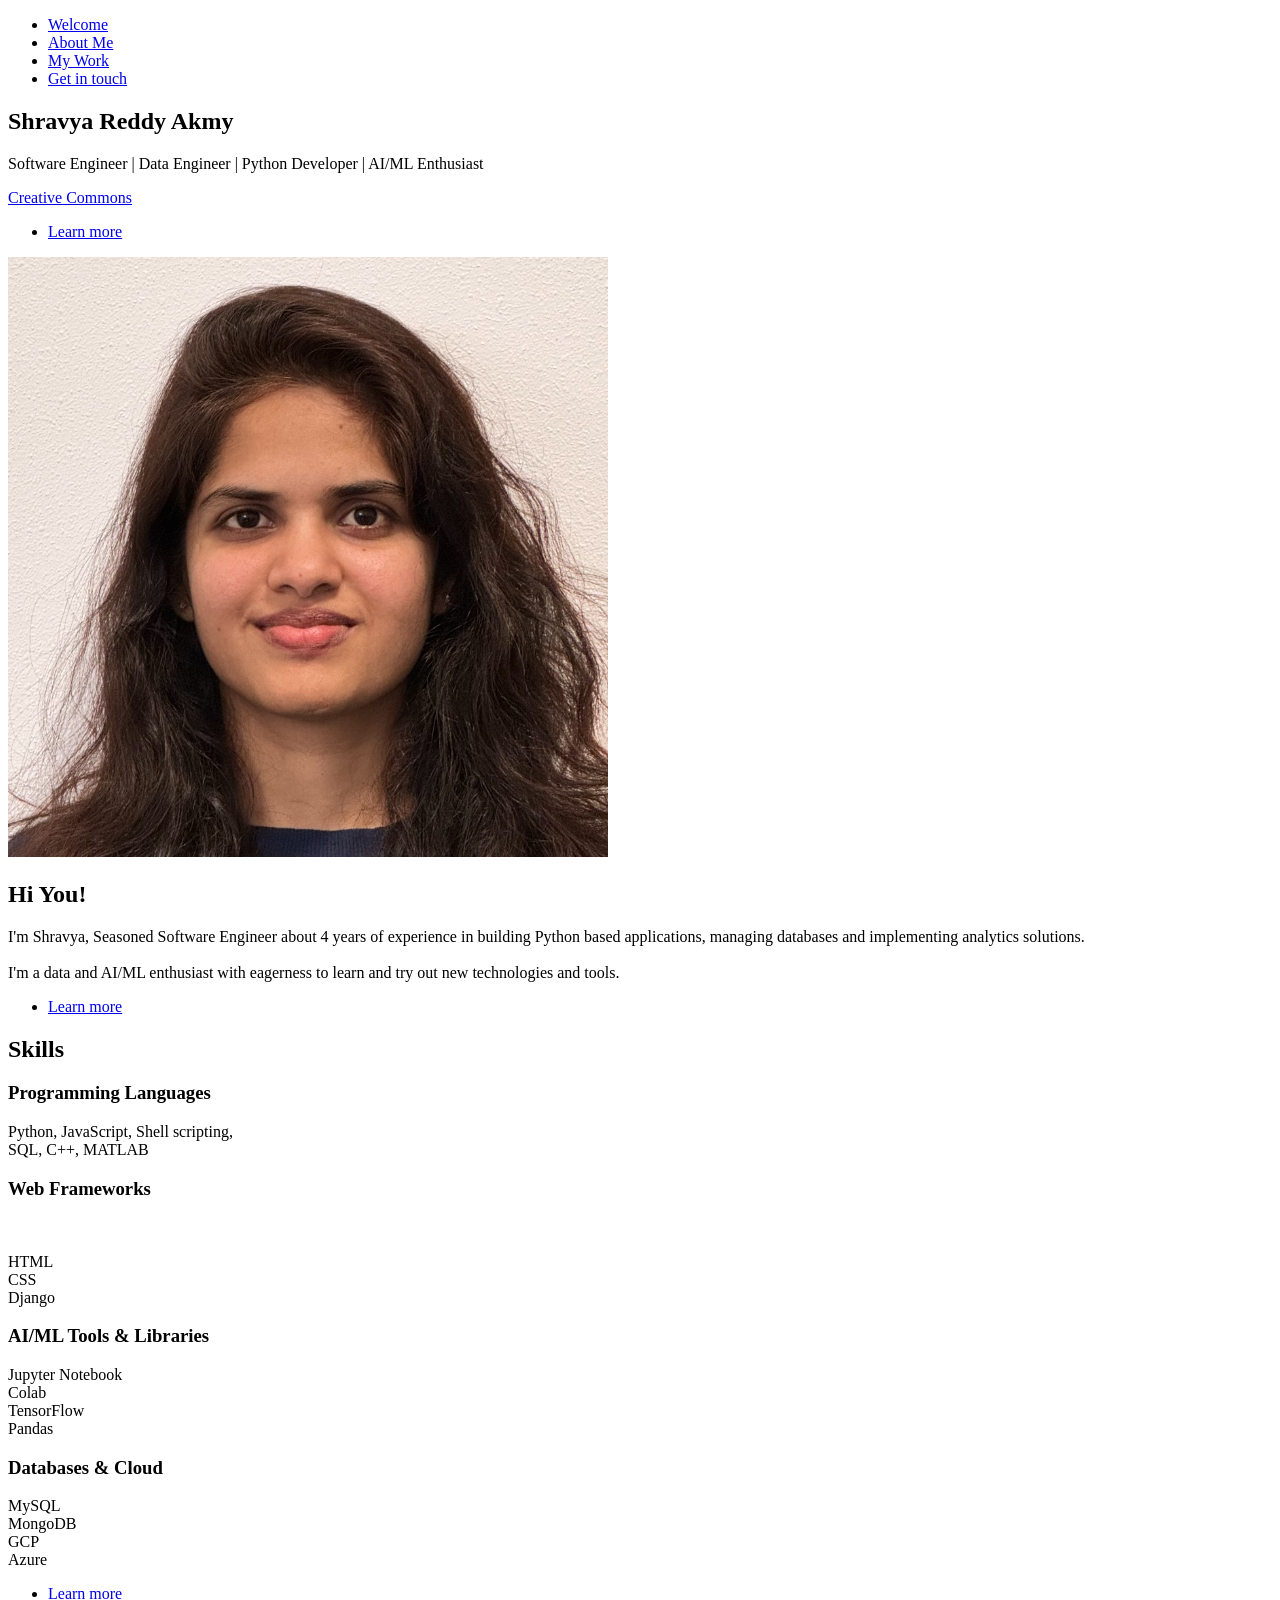
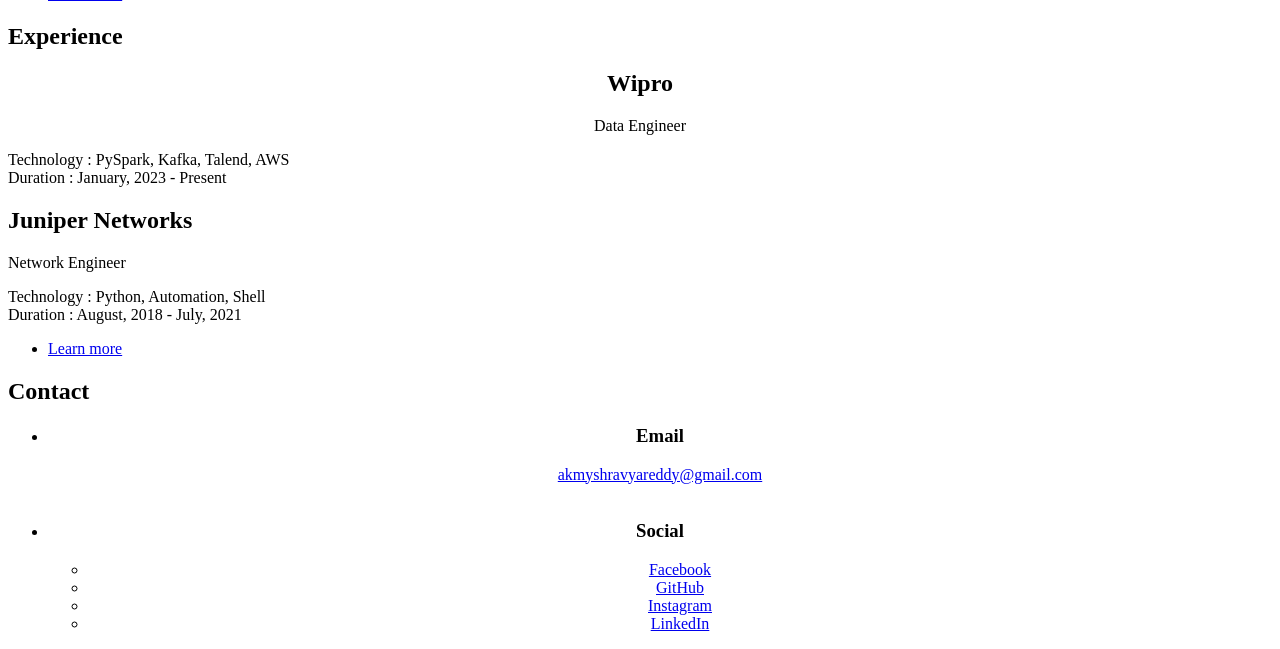
==== index.html @ 14669848 "added my photo" ====
<!DOCTYPE HTML>
<!--
	Shravya Reddy Akmy
	Portfolio
-->
<html>
	<head>
		<title>Hyperspace by HTML5 UP</title>
		<meta charset="utf-8" />
		<meta name="viewport" content="width=device-width, initial-scale=1, user-scalable=no" />
		<link rel="stylesheet" href="assets/css/main.css" />
		<noscript><link rel="stylesheet" href="assets/css/noscript.css" /></noscript>
	</head>
	<body class="is-preload">

		<!-- Sidebar -->
			<section id="sidebar">
				<div class="inner">
					<nav>
						<ul>
							<li><a href="#intro">Welcome</a></li>
							<li><a href="#one">About Me</a></li>
							<li><a href="#two">My Work</a></li>
							<li><a href="#three">Get in touch</a></li>
						</ul>
					</nav>
				</div>
			</section>

		<!-- Wrapper -->
			<div id="wrapper">

				<!-- Intro -->
					<section id="intro" class="wrapper style1 fullscreen fade-up">
						<div class="inner">
							<h1>Shravya Reddy Akmy</h1>
							<p>Software Engineer | Data Engineer | Python Developer | AI/ML Enthusiast</p> 
							<a href="http://html5up.net/license">Creative Commons</a>
							<ul class="actions">
								<li><a href="#one" class="button scrolly">Learn more</a></li>
							</ul>
						</div>
					</section>

				<!-- One -->
					<section id="one" class="wrapper style2 spotlights">
						<section>
							<a href="#" class="image"><img src="photo.jpeg" alt="" data-position="center center" /></a>
							<div class="content">
								<div class="inner">
									<h2>Hi You!</h2>
									<p>I'm Shravya, Seasoned Software Engineer about 4 years of experience in building Python based
										applications, managing databases and implementing analytics solutions. 
										<br><br>
										I'm a data and AI/ML enthusiast with eagerness to learn and try out new technologies and tools.
									
									</p>
									<ul class="actions">
										<li><a href="generic.html" class="button">Learn more</a></li>
									</ul>
								</div>
							</div>
						</section>
						<!-- <section>
							<a href="#" class="image"><img src="images/pic02.jpg" alt="" data-position="top center" /></a>
							<div class="content">
								<div class="inner">
									<h2>Feugiat consequat</h2>
									<p>Phasellus convallis elit id ullamcorper pulvinar. Duis aliquam turpis mauris, eu ultricies erat malesuada quis. Aliquam dapibus.</p>
									<ul class="actions">
										<li><a href="generic.html" class="button">Learn more</a></li>
									</ul>
								</div>
							</div>
						</section> -->
						<section>
							<!-- <a href="#" class="image"><img src="images/pic03.jpg" alt="" data-position="25% 25%" /></a> -->
							<div class="content">
								<div class="inner">
									<h2>Skills</h2>
									<div class="features">
										<section>
											<h3>Programming Languages</h3>
											<p>Python, JavaScript, Shell scripting,<br>
												SQL, C++, MATLAB</p>
										</section>
										<section>
											<h3>Web Frameworks</h3>
											<br>
											<p>HTML<br>CSS<br>Django</p>
										</section>
										<section>
											<h3>AI/ML Tools & Libraries</h3>
											<p>Jupyter Notebook<br>Colab<br>TensorFlow<br>Pandas</p>
										</section>	
										<section>
											<h3>Databases & Cloud</h3>
											<p>MySQL<br>MongoDB<br>GCP<br>Azure</p>
										</section>
									</div>
									<!-- <p>Phasellus convallis elit id ullamcorper pulvinar. Duis aliquam turpis mauris, eu ultricies erat malesuada quis. Aliquam dapibus.</p> -->
									<ul class="actions">
										<li><a href="generic.html" class="button">Learn more</a></li>
									</ul>
								</div>
							</div>
						</section>
					</section>

				<!-- Two -->
					<section id="two" class="wrapper style3 fade-up">
						<div class="inner">
							<h2>Experience</h2>
							<!-- <p>Phasellus convallis elit id ullamcorper pulvinar. Duis aliquam turpis mauris, eu ultricies erat malesuada quis. Aliquam dapibus, lacus eget hendrerit bibendum, urna est aliquam sem, sit amet imperdiet est velit quis lorem.</p> -->
							<div class="features">
								<section>
									<!-- <span class="icon solid major fa-code"></span> -->
									<center>
									<h2>Wipro</h2>
									<p>Data Engineer</p>
									</center>
									<p>
										Technology : PySpark, Kafka, Talend, AWS<br>
										Duration : January, 2023 - Present
									</p>
								</section>
								<section
									<center>
									<h2>Juniper Networks</h2>
									<p>Network Engineer</p>
									</center>
									<p>
										Technology : Python, Automation, Shell<br>
										Duration : August, 2018 - July, 2021
									</p>
								</section>
								<!-- <section>
									 <span class="icon solid major fa-link"></span> 
									<center>
										<h2>Juniper Networks</h2>
										<p>Network Engineer</p>
										</center>
										<p>
											Technology : Python, Automation, Shell<br>
											Duration : August, 2018 - July, 2021
										</p>
								</section>  -->
								<!-- <section>
									 <span class="icon major fa-gem"></span>
									<h3>Aliquam urna dapibus</h3>
									<p>Phasellus convallis elit id ullam corper amet et pulvinar. Duis aliquam turpis mauris, sed ultricies erat dapibus.</p>
								</section>  -->
							</div>
							<ul class="actions">
								<li><a href="generic.html" class="button">Learn more</a></li>
							</ul>
						</div>
					</section>

				<!-- Three -->
					<section id="three" class="wrapper style1 fade-up">
						<div class="inner">
							<h2>Contact</h2>
							<!-- <p>Phasellus convallis elit id ullamcorper pulvinar. Duis aliquam turpis mauris, eu ultricies erat malesuada quis. Aliquam dapibus, lacus eget hendrerit bibendum, urna est aliquam sem, sit amet imperdiet est velit quis lorem.</p> -->
							<div class="split style1">
								<!-- <section>
									<form method="post" action="#">
										<div class="fields">
											<div class="field half">
												<label for="name">Name</label>
												<input type="text" name="name" id="name" />
											</div>
											<div class="field half">
												<label for="email">Email</label>
												<input type="text" name="email" id="email" />
											</div>
											<div class="field">
												<label for="message">Message</label>
												<textarea name="message" id="message" rows="5"></textarea>
											</div>
										</div>
										<ul class="actions">
											<li><a href="" class="button submit">Send Message</a></li>
										</ul>
									</form> 
								</section> -->
								<section>
									<ul class="contact">
									<center>
										<!-- <li>
											<h3>Address</h3>
											<span>12345 Somewhere Road #654<br />
											Nashville, TN 00000-0000<br />
											USA</span>
										</li> -->
										<li>
											<h3>Email</h3>
											<a href="#">akmyshravyareddy@gmail.com</a>
										</li>
										<br>
										<!-- <li>
											<h3>Phone</h3>
											<span>(000) 000-0000</span>
										</li> -->
										<li>
											<h3>Social</h3>
											<ul class="icons">
												<!-- <li><a href="#" class="icon brands fa-twitter"><span class="label">Twitter</span></a></li> -->
												<li><a href="https://www.facebook.com/shravya.akmy" class="icon brands fa-facebook-f"><span class="label">Facebook</span></a></li>
												<li><a href="https://github.com/ShravyaReddyAkmy" class="icon brands fa-github"><span class="label">GitHub</span></a></li>
												<li><a href="https://www.instagram.com/shravz_11/" class="icon brands fa-instagram"><span class="label">Instagram</span></a></li>
												<li><a href="https://www.linkedin.com/in/shravyareddyakmy/" class="icon brands fa-linkedin-in"><span class="label">LinkedIn</span></a></li>
											</ul>
										</li>
									</center>
									</ul>
								</section>
							</div>
						</div>
					</section>

			</div>

		<!-- Footer -->
			<!-- <footer id="footer" class="wrapper style1-alt">
				<div class="inner">
					<ul class="menu">
						<li>&copy; Untitled. All rights reserved.</li><li>Design: <a href="http://html5up.net">HTML5 UP</a></li>
					</ul>
				</div>
			</footer> -->

		<!-- Scripts -->
			<script src="assets/js/jquery.min.js"></script>
			<script src="assets/js/jquery.scrollex.min.js"></script>
			<script src="assets/js/jquery.scrolly.min.js"></script>
			<script src="assets/js/browser.min.js"></script>
			<script src="assets/js/breakpoints.min.js"></script>
			<script src="assets/js/util.js"></script>
			<script src="assets/js/main.js"></script>

	</body>
</html>
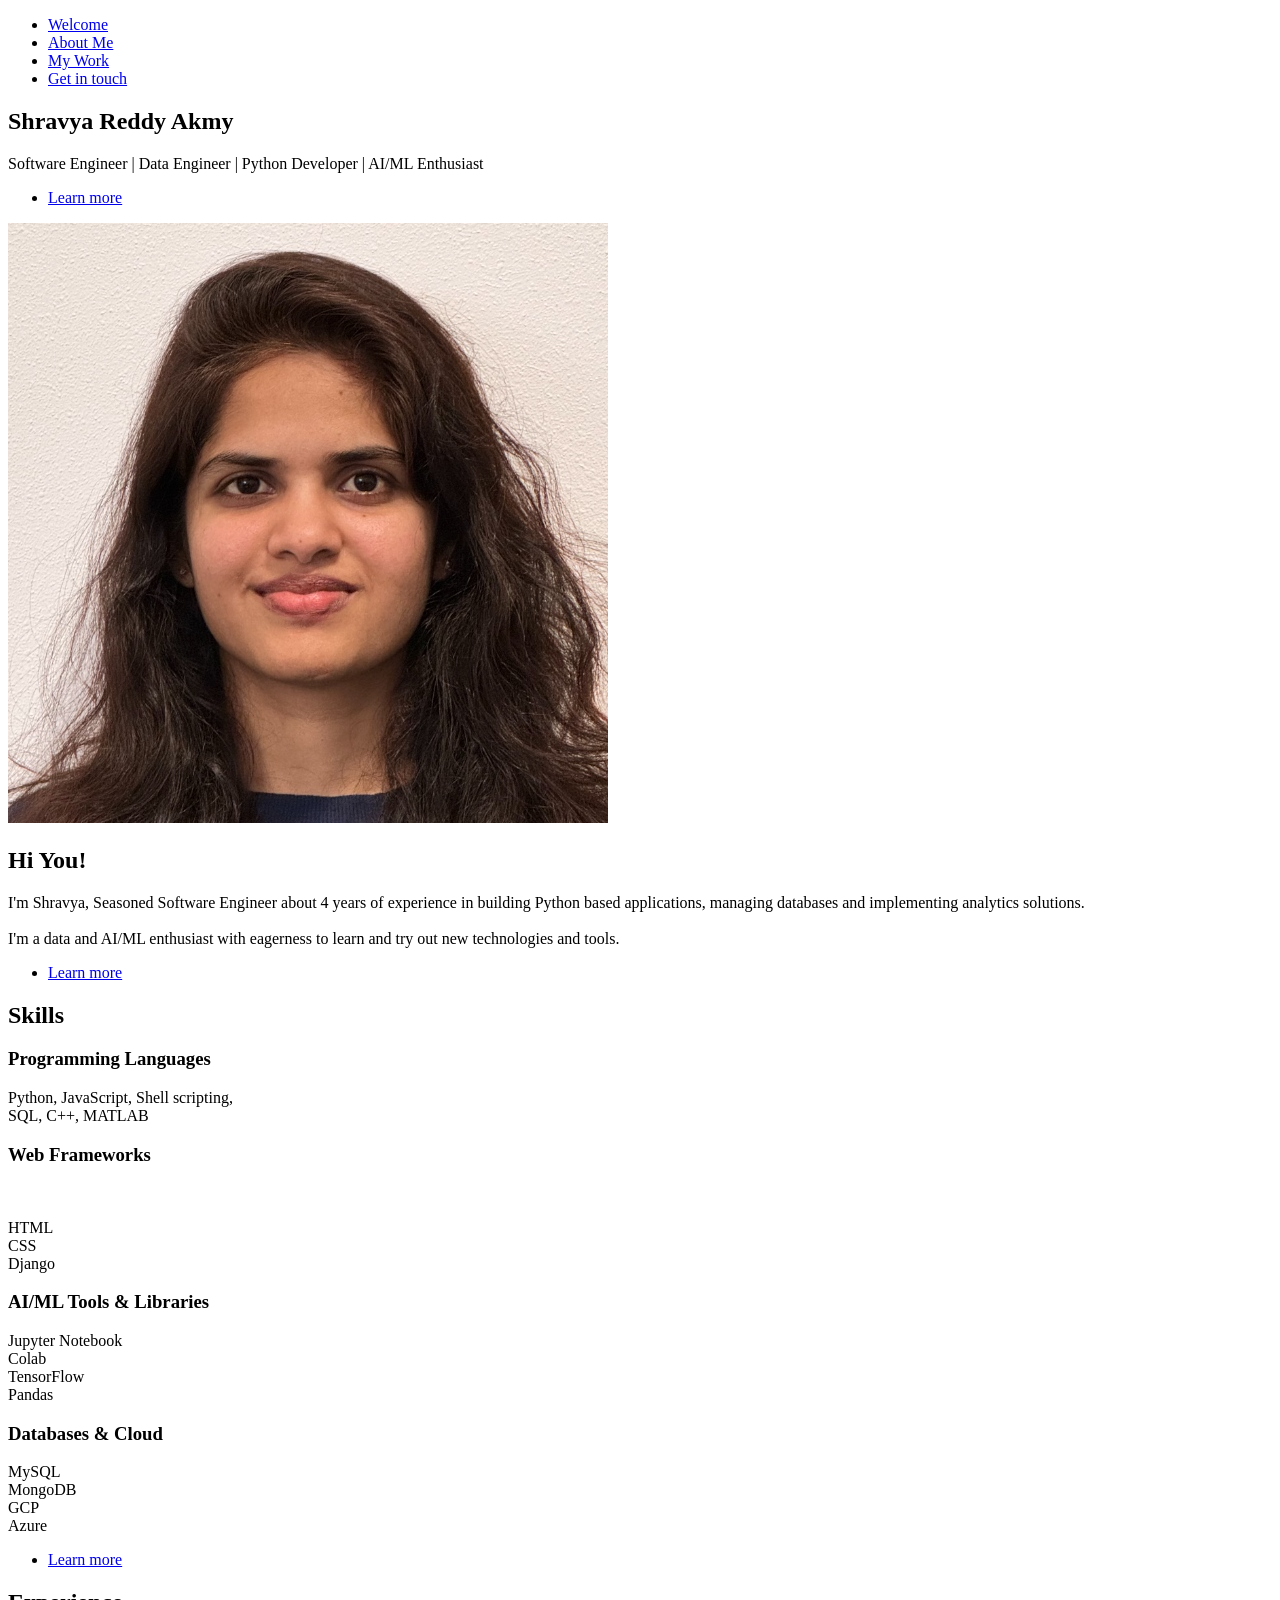
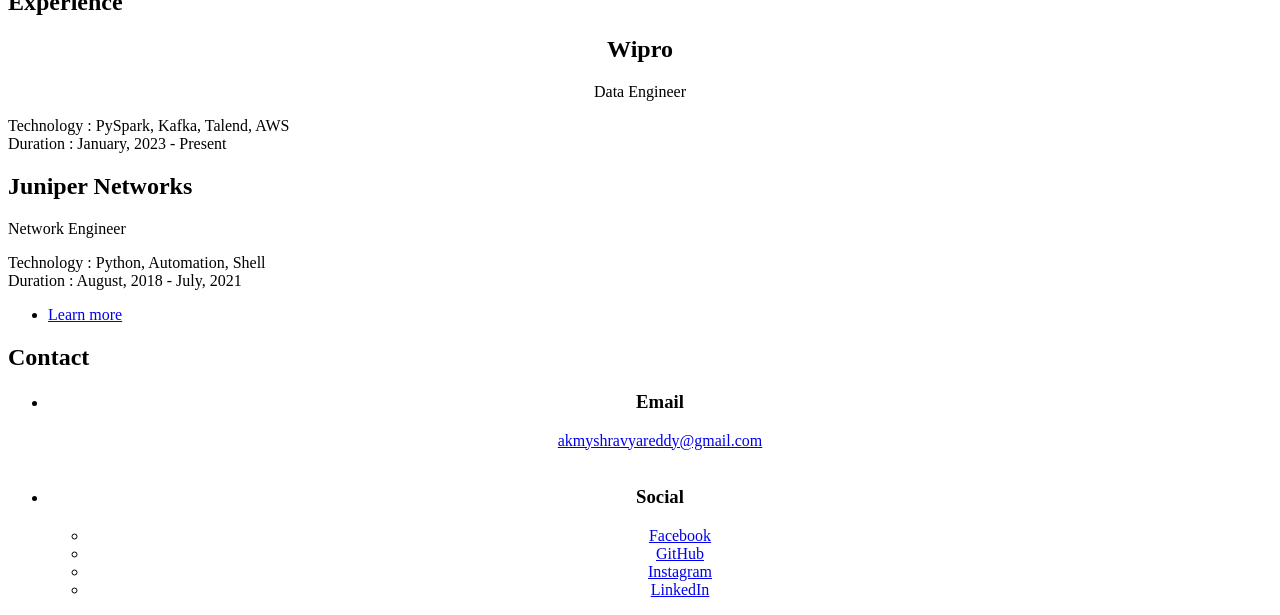
==== commit 3a373825: "comments" ====
--- a/index.html
+++ b/index.html
@@ -35,7 +35,7 @@
 						<div class="inner">
 							<h1>Shravya Reddy Akmy</h1>
 							<p>Software Engineer | Data Engineer | Python Developer | AI/ML Enthusiast</p> 
-							<a href="http://html5up.net/license">Creative Commons</a>
+							<!-- <a href="http://html5up.net/license">Creative Commons</a> -->
 							<ul class="actions">
 								<li><a href="#one" class="button scrolly">Learn more</a></li>
 							</ul>
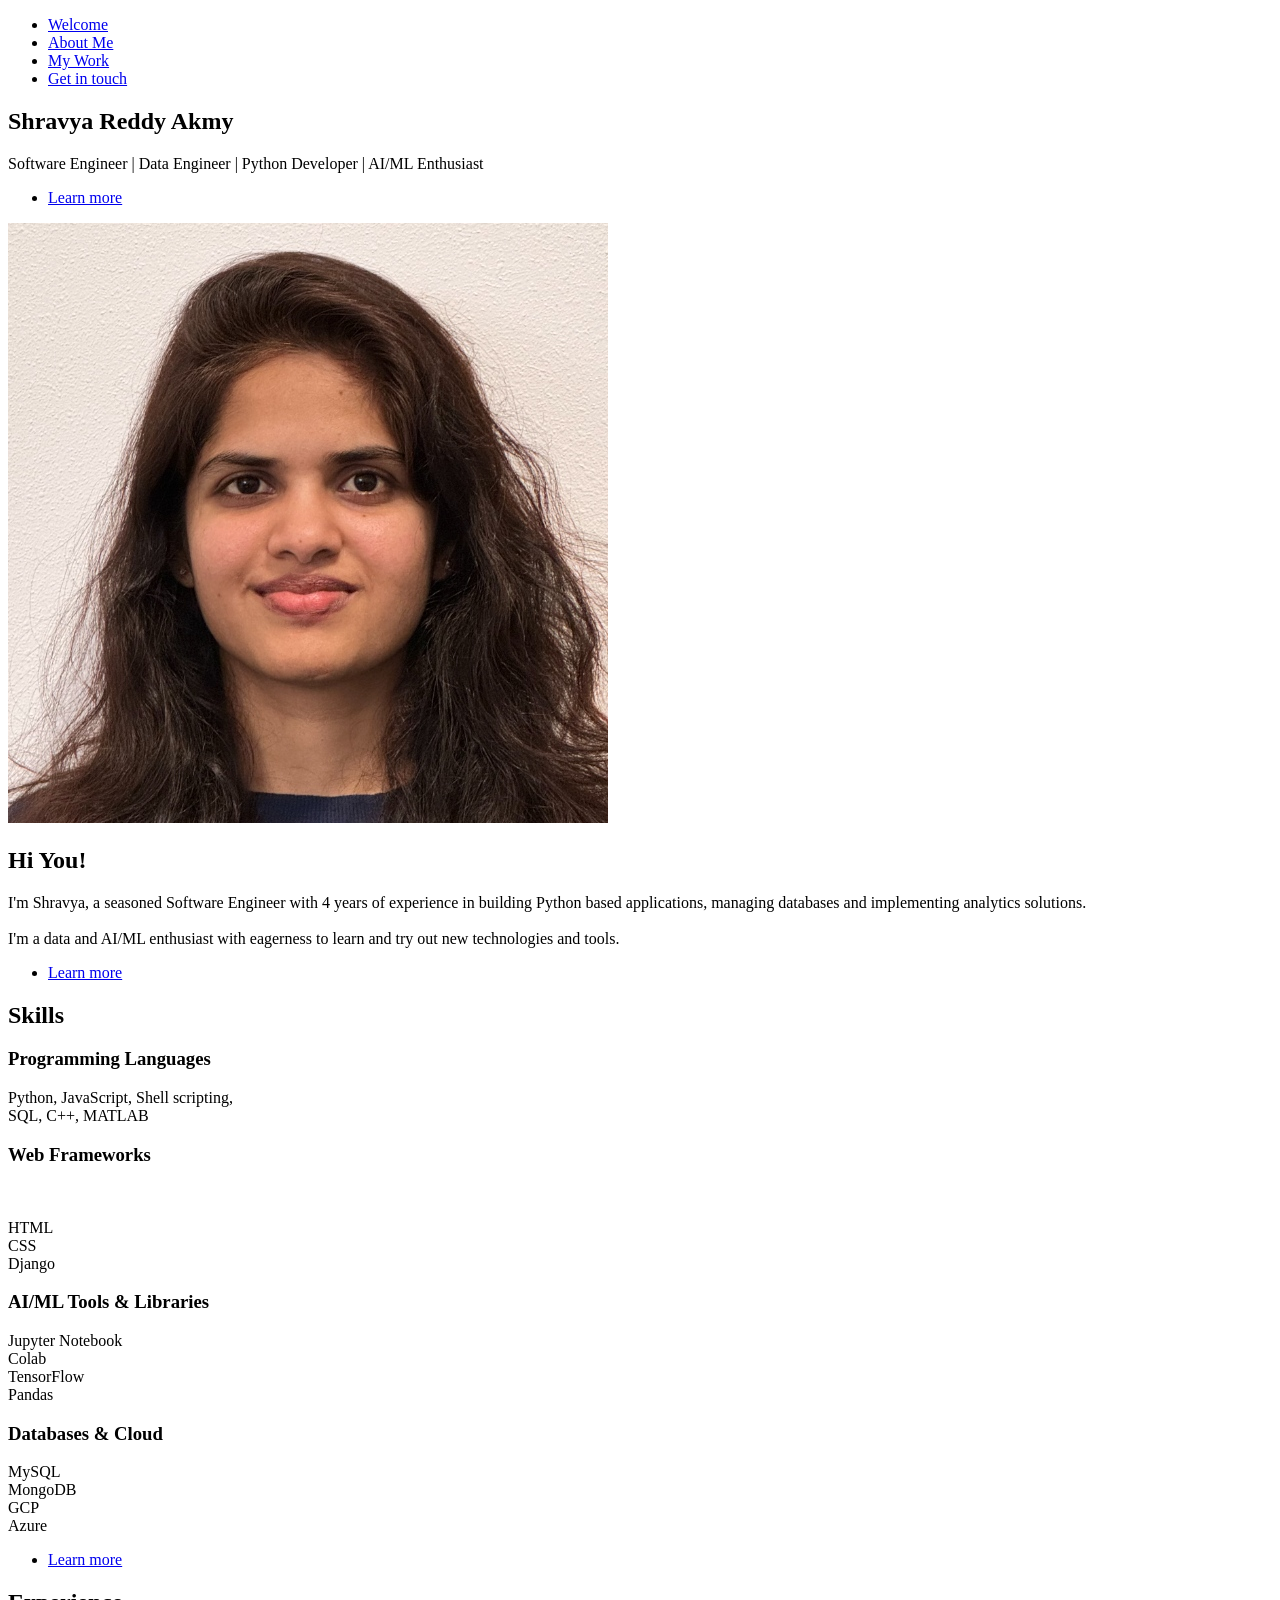
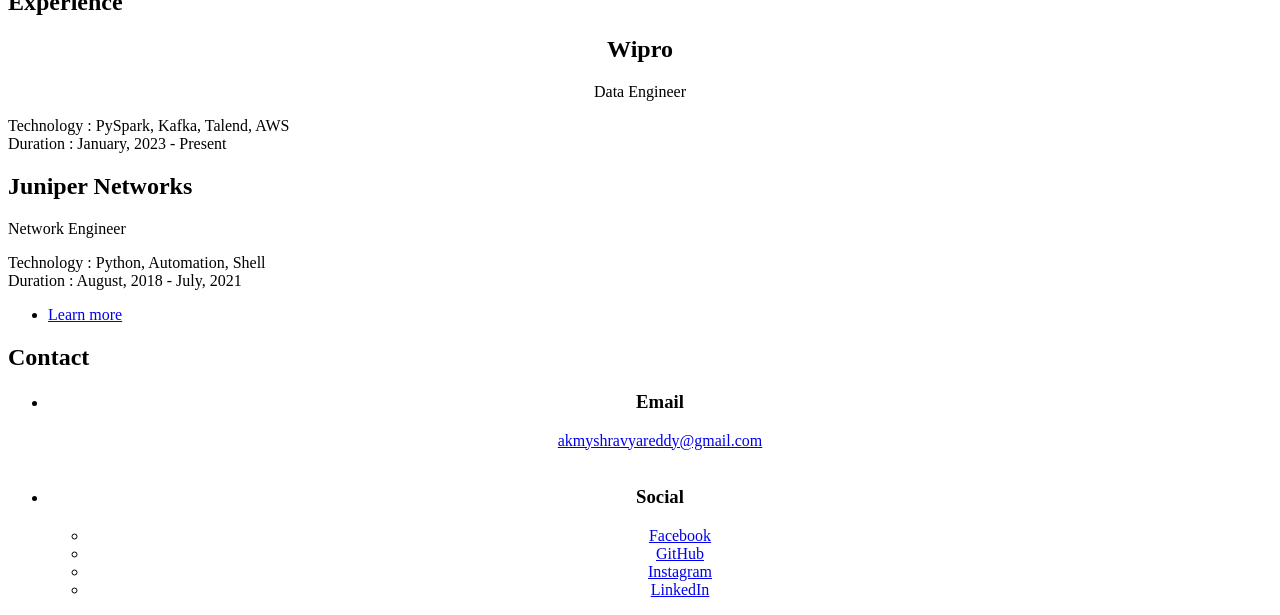
==== commit f6b054fa: "edited about me section" ====
--- a/index.html
+++ b/index.html
@@ -5,7 +5,11 @@
 -->
 <html>
 	<head>
-		<title>Hyperspace by HTML5 UP</title>
+		<title>Shravya's Portfolio</title>
+		<link
+			rel = "icon"
+			type = "image/jpeg"
+			href = "shravya-favicon.jpeg"/>
 		<meta charset="utf-8" />
 		<meta name="viewport" content="width=device-width, initial-scale=1, user-scalable=no" />
 		<link rel="stylesheet" href="assets/css/main.css" />
@@ -45,11 +49,11 @@
 				<!-- One -->
 					<section id="one" class="wrapper style2 spotlights">
 						<section>
-							<a href="#" class="image"><img src="photo.jpeg" alt="" data-position="center center" /></a>
+							<a href="#" class="image"><img src="shravya-reddy-akmy.jpeg" alt="" data-position="center center" /></a>
 							<div class="content">
 								<div class="inner">
 									<h2>Hi You!</h2>
-									<p>I'm Shravya, Seasoned Software Engineer about 4 years of experience in building Python based
+									<p>I'm Shravya, a seasoned Software Engineer with 4 years of experience in building Python based
 										applications, managing databases and implementing analytics solutions. 
 										<br><br>
 										I'm a data and AI/ML enthusiast with eagerness to learn and try out new technologies and tools.
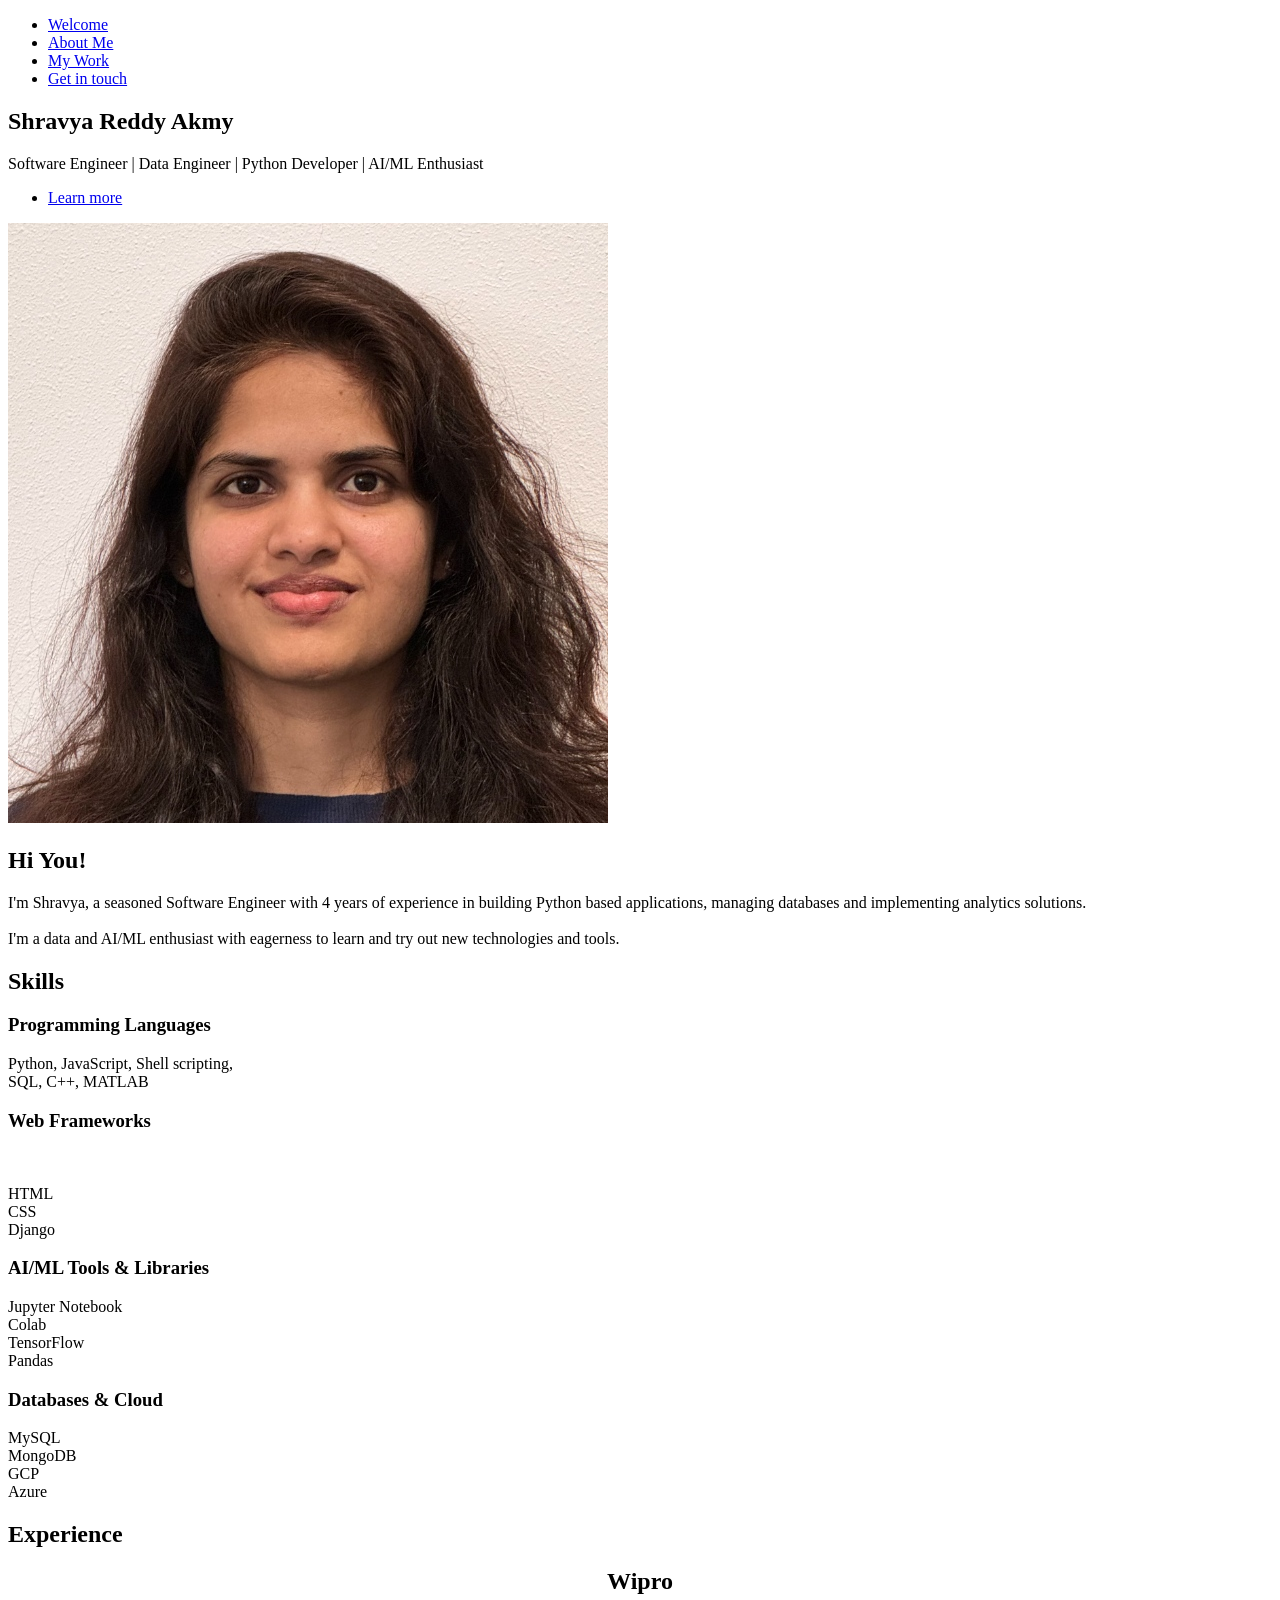
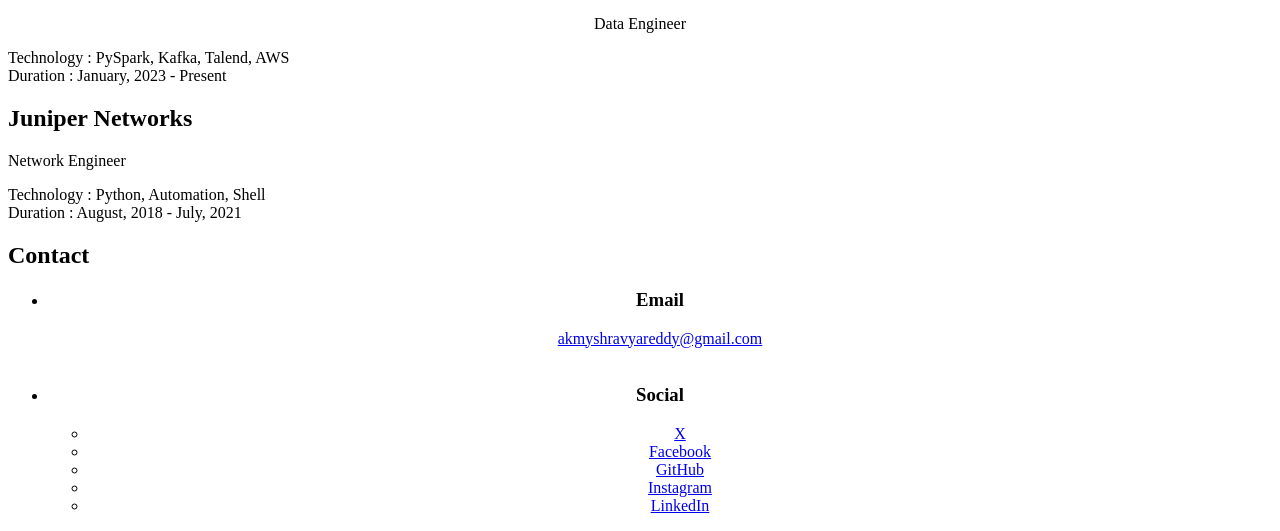
==== commit 2801325c: "small change" ====
--- a/index.html
+++ b/index.html
@@ -59,9 +59,9 @@
 										I'm a data and AI/ML enthusiast with eagerness to learn and try out new technologies and tools.
 									
 									</p>
-									<ul class="actions">
+									<!-- <ul class="actions">
 										<li><a href="generic.html" class="button">Learn more</a></li>
-									</ul>
+									</ul> -->
 								</div>
 							</div>
 						</section>
@@ -103,9 +103,9 @@
 										</section>
 									</div>
 									<!-- <p>Phasellus convallis elit id ullamcorper pulvinar. Duis aliquam turpis mauris, eu ultricies erat malesuada quis. Aliquam dapibus.</p> -->
-									<ul class="actions">
+									<!-- <ul class="actions">
 										<li><a href="generic.html" class="button">Learn more</a></li>
-									</ul>
+									</ul> -->
 								</div>
 							</div>
 						</section>
@@ -155,9 +155,9 @@
 									<p>Phasellus convallis elit id ullam corper amet et pulvinar. Duis aliquam turpis mauris, sed ultricies erat dapibus.</p>
 								</section>  -->
 							</div>
-							<ul class="actions">
+							<!-- <ul class="actions">
 								<li><a href="generic.html" class="button">Learn more</a></li>
-							</ul>
+							</ul> -->
 						</div>
 					</section>
 
@@ -209,7 +209,7 @@
 										<li>
 											<h3>Social</h3>
 											<ul class="icons">
-												<!-- <li><a href="#" class="icon brands fa-twitter"><span class="label">Twitter</span></a></li> -->
+												<li><a href="https://x.com/11_shravz" class="icon brands fa-x-twitter"><span class="label">X</span></a></li>
 												<li><a href="https://www.facebook.com/shravya.akmy" class="icon brands fa-facebook-f"><span class="label">Facebook</span></a></li>
 												<li><a href="https://github.com/ShravyaReddyAkmy" class="icon brands fa-github"><span class="label">GitHub</span></a></li>
 												<li><a href="https://www.instagram.com/shravz_11/" class="icon brands fa-instagram"><span class="label">Instagram</span></a></li>
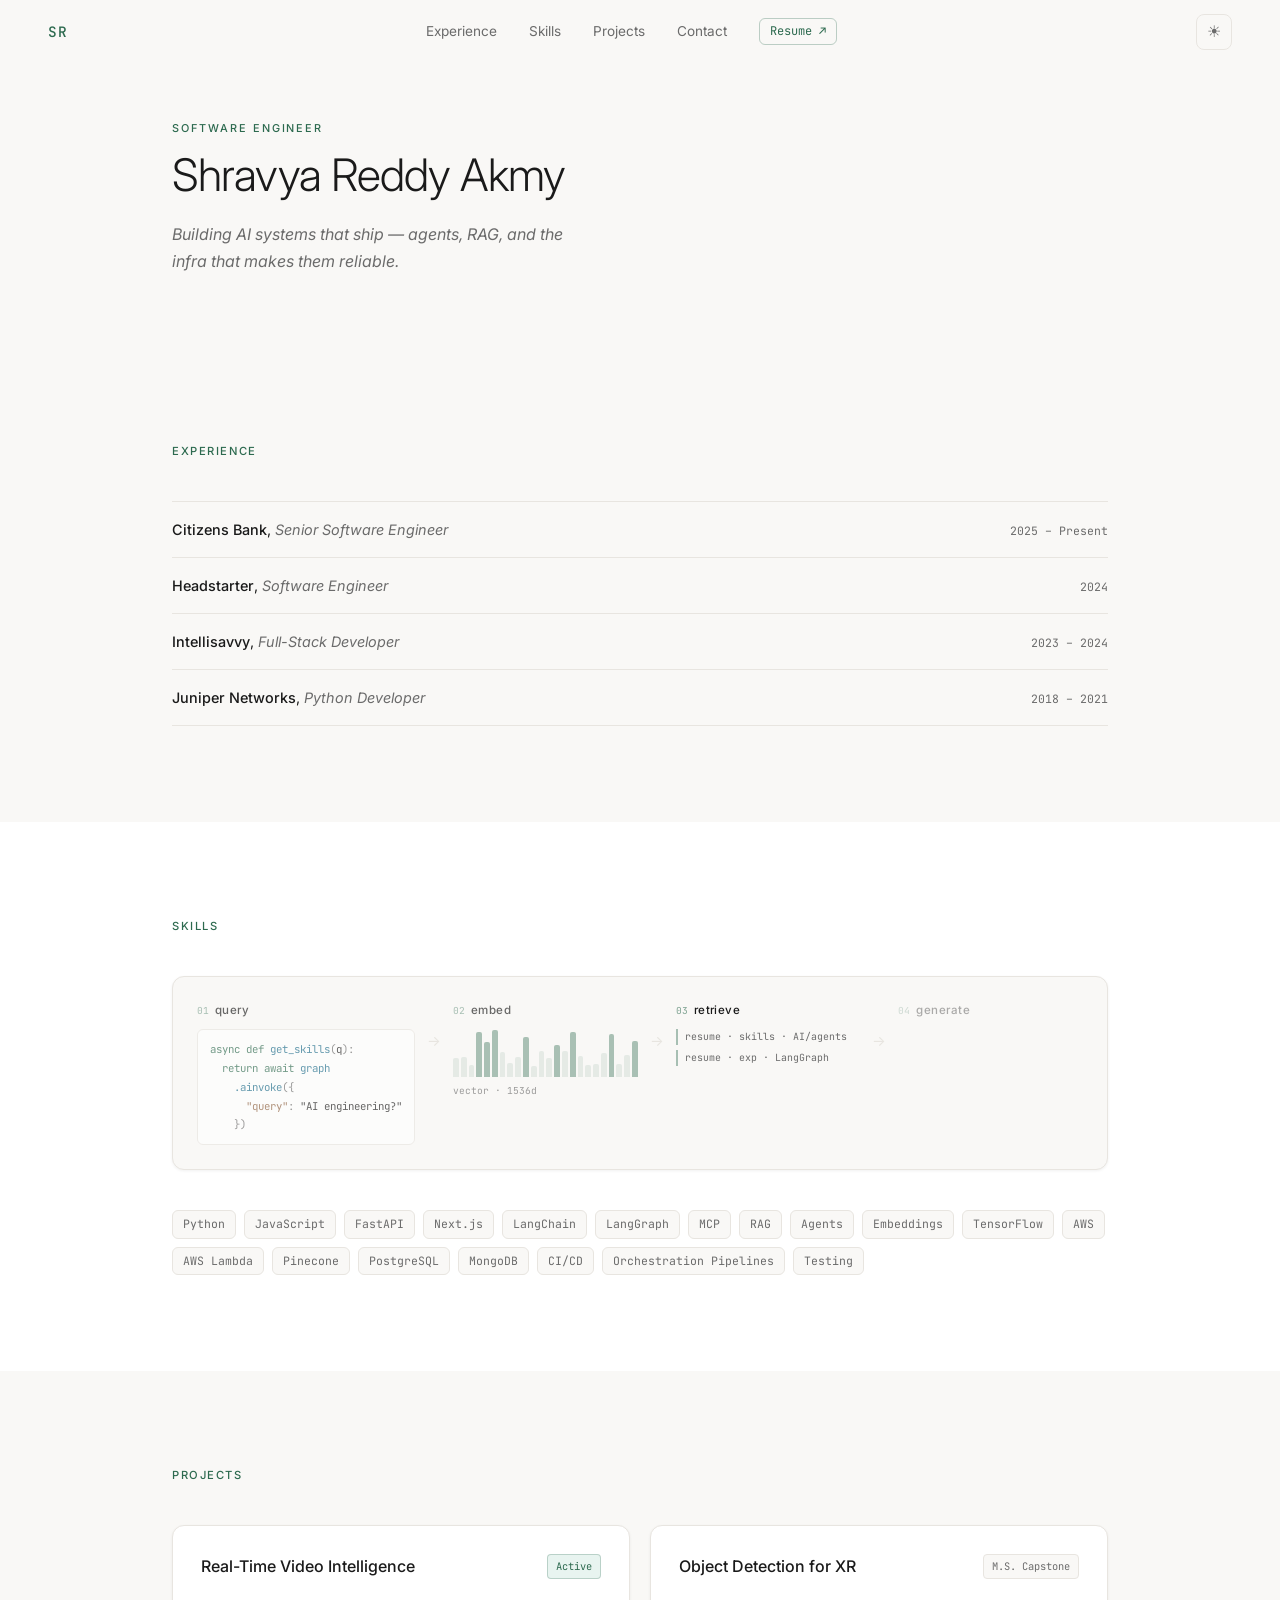
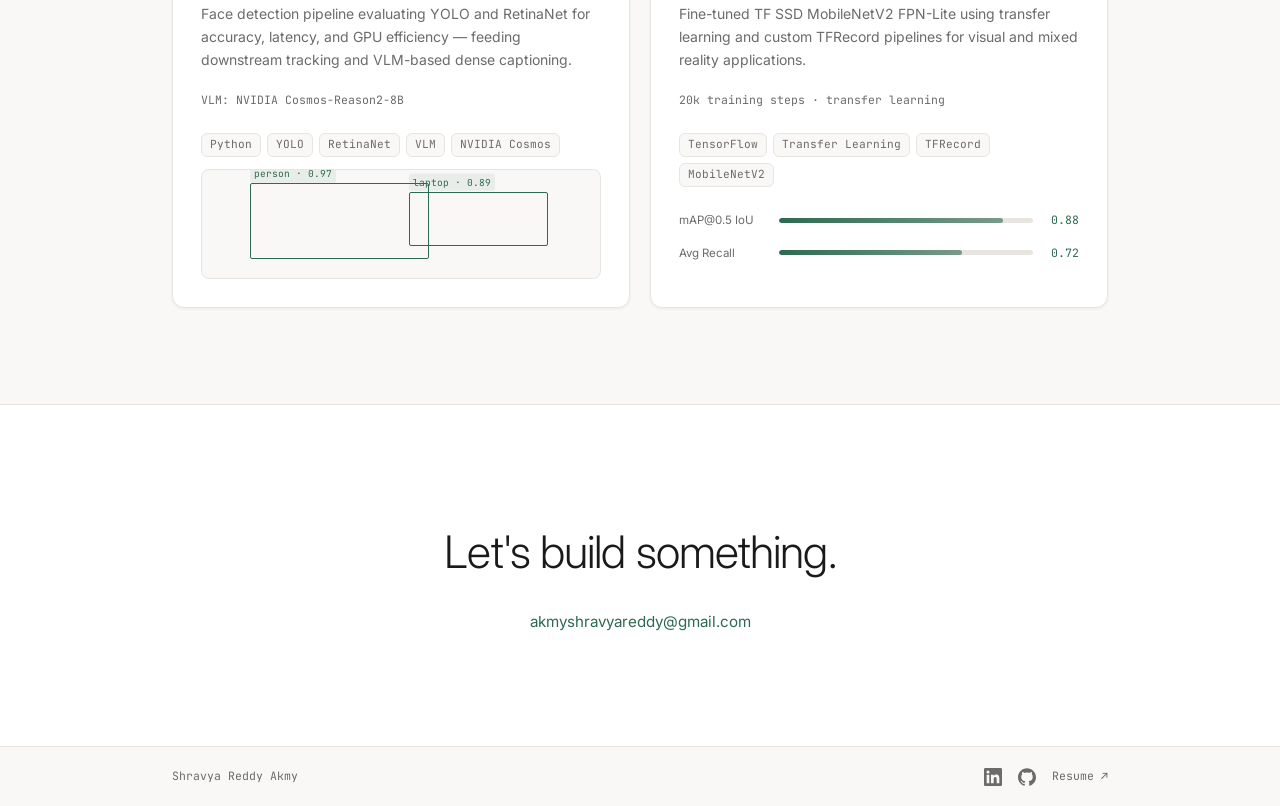
==== commit bc31841a: "rolling back" ====
--- a/index.html
+++ b/index.html
@@ -1,247 +1,259 @@
-<!DOCTYPE HTML>
-<!--
-	Shravya Reddy Akmy
-	Portfolio
--->
-<html>
-	<head>
-		<title>Shravya's Portfolio</title>
-		<link
-			rel = "icon"
-			type = "image/jpeg"
-			href = "shravya-favicon.jpeg"/>
-		<meta charset="utf-8" />
-		<meta name="viewport" content="width=device-width, initial-scale=1, user-scalable=no" />
-		<link rel="stylesheet" href="assets/css/main.css" />
-		<noscript><link rel="stylesheet" href="assets/css/noscript.css" /></noscript>
-	</head>
-	<body class="is-preload">
-
-		<!-- Sidebar -->
-			<section id="sidebar">
-				<div class="inner">
-					<nav>
-						<ul>
-							<li><a href="#intro">Welcome</a></li>
-							<li><a href="#one">About Me</a></li>
-							<li><a href="#two">My Work</a></li>
-							<li><a href="#three">Get in touch</a></li>
-						</ul>
-					</nav>
-				</div>
-			</section>
-
-		<!-- Wrapper -->
-			<div id="wrapper">
-
-				<!-- Intro -->
-					<section id="intro" class="wrapper style1 fullscreen fade-up">
-						<div class="inner">
-							<h1>Shravya Reddy Akmy</h1>
-							<p>Software Engineer | Data Engineer | Python Developer | AI/ML Enthusiast</p> 
-							<!-- <a href="http://html5up.net/license">Creative Commons</a> -->
-							<ul class="actions">
-								<li><a href="#one" class="button scrolly">Learn more</a></li>
-							</ul>
-						</div>
-					</section>
-
-				<!-- One -->
-					<section id="one" class="wrapper style2 spotlights">
-						<section>
-							<a href="#" class="image"><img src="shravya-reddy-akmy.jpeg" alt="" data-position="center center" /></a>
-							<div class="content">
-								<div class="inner">
-									<h2>Hi You!</h2>
-									<p>I'm Shravya, a seasoned Software Engineer with 4 years of experience in building Python based
-										applications, managing databases and implementing analytics solutions. 
-										<br><br>
-										I'm a data and AI/ML enthusiast with eagerness to learn and try out new technologies and tools.
-									
-									</p>
-									<!-- <ul class="actions">
-										<li><a href="generic.html" class="button">Learn more</a></li>
-									</ul> -->
-								</div>
-							</div>
-						</section>
-						<!-- <section>
-							<a href="#" class="image"><img src="images/pic02.jpg" alt="" data-position="top center" /></a>
-							<div class="content">
-								<div class="inner">
-									<h2>Feugiat consequat</h2>
-									<p>Phasellus convallis elit id ullamcorper pulvinar. Duis aliquam turpis mauris, eu ultricies erat malesuada quis. Aliquam dapibus.</p>
-									<ul class="actions">
-										<li><a href="generic.html" class="button">Learn more</a></li>
-									</ul>
-								</div>
-							</div>
-						</section> -->
-						<section>
-							<!-- <a href="#" class="image"><img src="images/pic03.jpg" alt="" data-position="25% 25%" /></a> -->
-							<div class="content">
-								<div class="inner">
-									<h2>Skills</h2>
-									<div class="features">
-										<section>
-											<h3>Programming Languages</h3>
-											<p>Python, JavaScript, Shell scripting,<br>
-												SQL, C++, MATLAB</p>
-										</section>
-										<section>
-											<h3>Web Frameworks</h3>
-											<br>
-											<p>HTML<br>CSS<br>Django</p>
-										</section>
-										<section>
-											<h3>AI/ML Tools & Libraries</h3>
-											<p>Jupyter Notebook<br>Colab<br>TensorFlow<br>Pandas</p>
-										</section>	
-										<section>
-											<h3>Databases & Cloud</h3>
-											<p>MySQL<br>MongoDB<br>GCP<br>Azure</p>
-										</section>
-									</div>
-									<!-- <p>Phasellus convallis elit id ullamcorper pulvinar. Duis aliquam turpis mauris, eu ultricies erat malesuada quis. Aliquam dapibus.</p> -->
-									<!-- <ul class="actions">
-										<li><a href="generic.html" class="button">Learn more</a></li>
-									</ul> -->
-								</div>
-							</div>
-						</section>
-					</section>
-
-				<!-- Two -->
-					<section id="two" class="wrapper style3 fade-up">
-						<div class="inner">
-							<h2>Experience</h2>
-							<!-- <p>Phasellus convallis elit id ullamcorper pulvinar. Duis aliquam turpis mauris, eu ultricies erat malesuada quis. Aliquam dapibus, lacus eget hendrerit bibendum, urna est aliquam sem, sit amet imperdiet est velit quis lorem.</p> -->
-							<div class="features">
-								<section>
-									<!-- <span class="icon solid major fa-code"></span> -->
-									<center>
-									<h2>Wipro</h2>
-									<p>Data Engineer</p>
-									</center>
-									<p>
-										Technology : PySpark, Kafka, Talend, AWS<br>
-										Duration : January, 2023 - Present
-									</p>
-								</section>
-								<section
-									<center>
-									<h2>Juniper Networks</h2>
-									<p>Network Engineer</p>
-									</center>
-									<p>
-										Technology : Python, Automation, Shell<br>
-										Duration : August, 2018 - July, 2021
-									</p>
-								</section>
-								<!-- <section>
-									 <span class="icon solid major fa-link"></span> 
-									<center>
-										<h2>Juniper Networks</h2>
-										<p>Network Engineer</p>
-										</center>
-										<p>
-											Technology : Python, Automation, Shell<br>
-											Duration : August, 2018 - July, 2021
-										</p>
-								</section>  -->
-								<!-- <section>
-									 <span class="icon major fa-gem"></span>
-									<h3>Aliquam urna dapibus</h3>
-									<p>Phasellus convallis elit id ullam corper amet et pulvinar. Duis aliquam turpis mauris, sed ultricies erat dapibus.</p>
-								</section>  -->
-							</div>
-							<!-- <ul class="actions">
-								<li><a href="generic.html" class="button">Learn more</a></li>
-							</ul> -->
-						</div>
-					</section>
-
-				<!-- Three -->
-					<section id="three" class="wrapper style1 fade-up">
-						<div class="inner">
-							<h2>Contact</h2>
-							<!-- <p>Phasellus convallis elit id ullamcorper pulvinar. Duis aliquam turpis mauris, eu ultricies erat malesuada quis. Aliquam dapibus, lacus eget hendrerit bibendum, urna est aliquam sem, sit amet imperdiet est velit quis lorem.</p> -->
-							<div class="split style1">
-								<!-- <section>
-									<form method="post" action="#">
-										<div class="fields">
-											<div class="field half">
-												<label for="name">Name</label>
-												<input type="text" name="name" id="name" />
-											</div>
-											<div class="field half">
-												<label for="email">Email</label>
-												<input type="text" name="email" id="email" />
-											</div>
-											<div class="field">
-												<label for="message">Message</label>
-												<textarea name="message" id="message" rows="5"></textarea>
-											</div>
-										</div>
-										<ul class="actions">
-											<li><a href="" class="button submit">Send Message</a></li>
-										</ul>
-									</form> 
-								</section> -->
-								<section>
-									<ul class="contact">
-									<center>
-										<!-- <li>
-											<h3>Address</h3>
-											<span>12345 Somewhere Road #654<br />
-											Nashville, TN 00000-0000<br />
-											USA</span>
-										</li> -->
-										<li>
-											<h3>Email</h3>
-											<a href="#">akmyshravyareddy@gmail.com</a>
-										</li>
-										<br>
-										<!-- <li>
-											<h3>Phone</h3>
-											<span>(000) 000-0000</span>
-										</li> -->
-										<li>
-											<h3>Social</h3>
-											<ul class="icons">
-												<li><a href="https://x.com/11_shravz" class="icon brands fa-x-twitter"><span class="label">X</span></a></li>
-												<li><a href="https://www.facebook.com/shravya.akmy" class="icon brands fa-facebook-f"><span class="label">Facebook</span></a></li>
-												<li><a href="https://github.com/ShravyaReddyAkmy" class="icon brands fa-github"><span class="label">GitHub</span></a></li>
-												<li><a href="https://www.instagram.com/shravz_11/" class="icon brands fa-instagram"><span class="label">Instagram</span></a></li>
-												<li><a href="https://www.linkedin.com/in/shravyareddyakmy/" class="icon brands fa-linkedin-in"><span class="label">LinkedIn</span></a></li>
-											</ul>
-										</li>
-									</center>
-									</ul>
-								</section>
-							</div>
-						</div>
-					</section>
-
-			</div>
-
-		<!-- Footer -->
-			<!-- <footer id="footer" class="wrapper style1-alt">
-				<div class="inner">
-					<ul class="menu">
-						<li>&copy; Untitled. All rights reserved.</li><li>Design: <a href="http://html5up.net">HTML5 UP</a></li>
-					</ul>
-				</div>
-			</footer> -->
-
-		<!-- Scripts -->
-			<script src="assets/js/jquery.min.js"></script>
-			<script src="assets/js/jquery.scrollex.min.js"></script>
-			<script src="assets/js/jquery.scrolly.min.js"></script>
-			<script src="assets/js/browser.min.js"></script>
-			<script src="assets/js/breakpoints.min.js"></script>
-			<script src="assets/js/util.js"></script>
-			<script src="assets/js/main.js"></script>
-
-	</body>
-</html>
+<!DOCTYPE html>
+<html lang="en" data-theme="light">
+<head>
+  <meta charset="UTF-8">
+  <meta name="viewport" content="width=device-width, initial-scale=1.0">
+  <meta name="description" content="Shravya Reddy Akmy — Senior Software Engineer building AI infrastructure, RAG pipelines, and agentic systems.">
+  <title>Shravya Reddy Akmy</title>
+  <script>
+    (function() {
+      const saved = localStorage.getItem('theme') ||
+        (window.matchMedia('(prefers-color-scheme: dark)').matches ? 'dark' : 'light');
+      document.documentElement.setAttribute('data-theme', saved);
+    })();
+  </script>
+  <link rel="icon" type="image/jpeg" href="shravya-favicon.jpeg">
+  <link rel="apple-touch-icon" href="shravya-favicon.jpeg">
+  <link rel="preconnect" href="https://fonts.googleapis.com">
+  <link rel="preconnect" href="https://fonts.gstatic.com" crossorigin>
+  <link href="https://fonts.googleapis.com/css2?family=Inter:ital,wght@0,300;0,400;0,500;1,300;1,400&family=JetBrains+Mono:wght@400;500&display=swap" rel="stylesheet">
+  <link rel="stylesheet" href="style.css">
+</head>
+<body>
+
+  <!-- NAV -->
+  <nav id="nav">
+    <a href="#" class="nav-logo">SR</a>
+    <div class="nav-links" id="nav-links">
+      <a href="#experience">Experience</a>
+      <a href="#skills">Skills</a>
+      <a href="#projects">Projects</a>
+      <a href="#contact">Contact</a>
+      <a href="resume.pdf" target="_blank" rel="noopener noreferrer" class="nav-resume">Resume ↗</a>
+    </div>
+    <button id="theme-toggle" aria-label="Toggle dark mode">
+      <span class="theme-icon">☀</span>
+    </button>
+    <button class="nav-hamburger" id="hamburger" aria-label="Open menu">
+      <span></span><span></span><span></span>
+    </button>
+  </nav>
+
+  <!-- HERO -->
+  <section id="hero">
+    <div class="hero-content">
+      <p class="hero-eyebrow">Software Engineer</p>
+      <h1 class="hero-name">Shravya Reddy Akmy</h1>
+      <p class="hero-line">Building AI systems that ship — agents, RAG, and the infra that makes them reliable.</p>
+    </div>
+  </section>
+
+  <!-- EXPERIENCE -->
+  <section id="experience">
+    <div class="container">
+      <h2 class="section-label">Experience</h2>
+      <div class="exp-list">
+
+        <div class="exp-row">
+          <span class="exp-entry"><span class="exp-company">Citizens Bank</span>, <span class="exp-role">Senior Software Engineer</span></span>
+          <span class="exp-date">2025 – Present</span>
+        </div>
+
+        <div class="exp-row">
+          <span class="exp-entry"><span class="exp-company">Headstarter</span>, <span class="exp-role">Software Engineer</span></span>
+          <span class="exp-date">2024</span>
+        </div>
+
+        <div class="exp-row">
+          <span class="exp-entry"><span class="exp-company">Intellisavvy</span>, <span class="exp-role">Full-Stack Developer</span></span>
+          <span class="exp-date">2023 – 2024</span>
+        </div>
+
+        <div class="exp-row">
+          <span class="exp-entry"><span class="exp-company">Juniper Networks</span>, <span class="exp-role">Python Developer</span></span>
+          <span class="exp-date">2018 – 2021</span>
+        </div>
+
+      </div>
+    </div>
+  </section>
+
+  <!-- SKILLS -->
+  <section id="skills">
+    <div class="container">
+      <h2 class="section-label">Skills</h2>
+      <div class="skill-tile skill-tile-pipeline" id="tile-pipeline">
+        <div class="pl-grid">
+
+          <div class="pl-step" id="pl-query">
+            <div class="pl-step-head">
+              <span class="pl-num">01</span>
+              <span class="pl-step-label">query</span>
+            </div>
+            <div class="pl-body">
+              <div class="pl-code" id="pl-code">
+                <div class="pl-code-line"><span class="kw">async def</span> <span class="fn">get_skills</span><span class="op">(</span><span class="va">q</span><span class="op">):</span></div>
+                <div class="pl-code-line"><span class="op">  </span><span class="kw">return await</span> <span class="fn">graph</span></div>
+                <div class="pl-code-line"><span class="op">    </span><span class="fn">.ainvoke</span><span class="op">({</span></div>
+                <div class="pl-code-line"><span class="op">      </span><span class="str">"query"</span><span class="op">: </span><span class="va" id="pl-query-val">"…"</span></div>
+                <div class="pl-code-line"><span class="op">    })</span></div>
+              </div>
+            </div>
+          </div>
+
+          <div class="pl-arrow">→</div>
+
+          <div class="pl-step" id="pl-embed">
+            <div class="pl-step-head">
+              <span class="pl-num">02</span>
+              <span class="pl-step-label">embed</span>
+            </div>
+            <div class="pl-body">
+              <div class="pl-vector" id="pl-vector"></div>
+              <span class="pl-meta">vector · 1536d</span>
+            </div>
+          </div>
+
+          <div class="pl-arrow">→</div>
+
+          <div class="pl-step" id="pl-retrieve">
+            <div class="pl-step-head">
+              <span class="pl-num">03</span>
+              <span class="pl-step-label">retrieve</span>
+            </div>
+            <div class="pl-body pl-docs" id="pl-docs"></div>
+          </div>
+
+          <div class="pl-arrow">→</div>
+
+          <div class="pl-step" id="pl-generate">
+            <div class="pl-step-head">
+              <span class="pl-num">04</span>
+              <span class="pl-step-label">generate</span>
+            </div>
+            <div class="pl-body pl-tags" id="pl-tags"></div>
+          </div>
+
+        </div>
+      </div>
+
+      <div class="skill-tags-row">
+        <span class="skill-tag">Python</span>
+        <span class="skill-tag">JavaScript</span>
+        <span class="skill-tag">FastAPI</span>
+        <span class="skill-tag">Next.js</span>
+        <span class="skill-tag">LangChain</span>
+        <span class="skill-tag">LangGraph</span>
+        <span class="skill-tag">MCP</span>
+        <span class="skill-tag">RAG</span>
+        <span class="skill-tag">Agents</span>
+        <span class="skill-tag">Embeddings</span>
+        <span class="skill-tag">TensorFlow</span>
+        <span class="skill-tag">AWS</span>
+        <span class="skill-tag">AWS Lambda</span>
+        <span class="skill-tag">Pinecone</span>
+        <span class="skill-tag">PostgreSQL</span>
+        <span class="skill-tag">MongoDB</span>
+        <span class="skill-tag">CI/CD</span>
+        <span class="skill-tag">Orchestration Pipelines</span>
+        <span class="skill-tag">Testing</span>
+      </div>
+    </div>
+  </section>
+
+  <!-- PROJECTS -->
+  <section id="projects">
+    <div class="container">
+      <h2 class="section-label">Projects</h2>
+      <div class="projects-grid">
+
+        <div class="project-card">
+          <div class="project-header">
+            <h3 class="project-title">Real-Time Video Intelligence</h3>
+            <span class="project-badge active-badge">Active</span>
+          </div>
+          <p class="project-desc">Face detection pipeline evaluating YOLO and RetinaNet for accuracy, latency, and GPU efficiency — feeding downstream tracking and VLM-based dense captioning.</p>
+          <p class="project-mono">VLM: NVIDIA Cosmos-Reason2-8B</p>
+          <div class="tech-tags">
+            <span class="tag">Python</span><span class="tag">YOLO</span><span class="tag">RetinaNet</span><span class="tag">VLM</span><span class="tag">NVIDIA Cosmos</span>
+          </div>
+          <div class="project-visual">
+            <div class="camera-frame">
+              <div class="bbox-anim">
+                <div class="bbox"></div>
+                <span class="bbox-label">person · 0.97</span>
+              </div>
+              <div class="bbox-anim bbox-anim-2">
+                <div class="bbox"></div>
+                <span class="bbox-label">laptop · 0.89</span>
+              </div>
+            </div>
+          </div>
+        </div>
+
+        <div class="project-card">
+          <div class="project-header">
+            <h3 class="project-title">Object Detection for XR</h3>
+            <span class="project-badge ms-badge">M.S. Capstone</span>
+          </div>
+          <p class="project-desc">Fine-tuned TF SSD MobileNetV2 FPN-Lite using transfer learning and custom TFRecord pipelines for visual and mixed reality applications.</p>
+          <p class="project-mono">20k training steps · transfer learning</p>
+          <div class="tech-tags">
+            <span class="tag">TensorFlow</span><span class="tag">Transfer Learning</span><span class="tag">TFRecord</span><span class="tag">MobileNetV2</span>
+          </div>
+          <div class="project-visual">
+            <div class="metrics-visual">
+              <div class="metric-row">
+                <span class="metric-label">mAP@0.5 IoU</span>
+                <div class="metric-track"><div class="metric-fill" style="--w:88%"></div></div>
+                <span class="metric-val">0.88</span>
+              </div>
+              <div class="metric-row">
+                <span class="metric-label">Avg Recall</span>
+                <div class="metric-track"><div class="metric-fill" style="--w:72%"></div></div>
+                <span class="metric-val">0.72</span>
+              </div>
+            </div>
+          </div>
+        </div>
+
+      </div>
+    </div>
+  </section>
+
+  <!-- CONTACT -->
+  <section id="contact">
+    <div class="container">
+      <div class="contact-inner">
+        <h2 class="contact-heading">Let's build something.</h2>
+        <a href="mailto:akmyshravyareddy@gmail.com" class="contact-email">akmyshravyareddy@gmail.com</a>
+      </div>
+    </div>
+  </section>
+
+  <footer>
+    <div class="container footer-inner">
+      <span class="footer-text">Shravya Reddy Akmy</span>
+      <div class="footer-links">
+        <a href="https://linkedin.com/in/shravyareddyakmy/" target="_blank" rel="noopener noreferrer" aria-label="LinkedIn" class="footer-icon-link">
+          <!-- LinkedIn SVG -->
+          <svg xmlns="http://www.w3.org/2000/svg" width="18" height="18" viewBox="0 0 24 24" fill="currentColor">
+            <path d="M20.447 20.452h-3.554v-5.569c0-1.328-.027-3.037-1.852-3.037-1.853 0-2.136 1.445-2.136 2.939v5.667H9.351V9h3.414v1.561h.046c.477-.9 1.637-1.85 3.37-1.85 3.601 0 4.267 2.37 4.267 5.455v6.286zM5.337 7.433a2.062 2.062 0 0 1-2.063-2.065 2.064 2.064 0 1 1 2.063 2.065zm1.782 13.019H3.555V9h3.564v11.452zM22.225 0H1.771C.792 0 0 .774 0 1.729v20.542C0 23.227.792 24 1.771 24h20.451C23.2 24 24 23.227 24 22.271V1.729C24 .774 23.2 0 22.222 0h.003z"/>
+          </svg>
+        </a>
+        <a href="https://github.com/ShravyaReddyAkmy" target="_blank" rel="noopener noreferrer" aria-label="GitHub" class="footer-icon-link">
+          <!-- GitHub SVG -->
+          <svg xmlns="http://www.w3.org/2000/svg" width="18" height="18" viewBox="0 0 24 24" fill="currentColor">
+            <path d="M12 .297c-6.63 0-12 5.373-12 12 0 5.303 3.438 9.8 8.205 11.385.6.113.82-.258.82-.577 0-.285-.01-1.04-.015-2.04-3.338.724-4.042-1.61-4.042-1.61C4.422 18.07 3.633 17.7 3.633 17.7c-1.087-.744.084-.729.084-.729 1.205.084 1.838 1.236 1.838 1.236 1.07 1.835 2.809 1.305 3.495.998.108-.776.417-1.305.76-1.605-2.665-.3-5.466-1.332-5.466-5.93 0-1.31.465-2.38 1.235-3.22-.135-.303-.54-1.523.105-3.176 0 0 1.005-.322 3.3 1.23.96-.267 1.98-.399 3-.405 1.02.006 2.04.138 3 .405 2.28-1.552 3.285-1.23 3.285-1.23.645 1.653.24 2.873.12 3.176.765.84 1.23 1.91 1.23 3.22 0 4.61-2.805 5.625-5.475 5.92.42.36.81 1.096.81 2.22 0 1.606-.015 2.896-.015 3.286 0 .315.21.69.825.57C20.565 22.092 24 17.592 24 12.297c0-6.627-5.373-12-12-12"/>
+          </svg>
+        </a>
+        <a href="https://github.com/ShravyaReddyAkmy/my-portfolio/Shravya_Resume.pdf" target="_blank" rel="noopener noreferrer" class="footer-resume">Resume ↗</a>
+      </div>
+    </div>
+  </footer>
+
+  <script src="js/theme.js"></script>
+  <script src="js/skills.js"></script>
+  <script src="js/main.js"></script>
+</body>
+</html>
--- a/style.css
+++ b/style.css
@@ -0,0 +1,829 @@
+/* =============================================
+   VARIABLES
+   ============================================= */
+:root {
+  --bg: #F9F8F6;
+  --surface: #FFFFFF;
+  --border: #E8E5E0;
+  --text-primary: #1A1A1A;
+  --text-secondary: #6B6B6B;
+  --accent: #2D6A4F;
+  --accent-rgb: 45, 106, 79;
+  --accent-dim: #E8F4F0;
+  --shadow-sm: 0 1px 3px rgba(0,0,0,0.06);
+  --shadow-md: 0 4px 16px rgba(0,0,0,0.08);
+  --font-sans: 'Inter', system-ui, sans-serif;
+  --font-mono: 'JetBrains Mono', 'Fira Code', monospace;
+  --radius-card: 12px;
+  --radius-tag: 6px;
+  --dur: 200ms;
+  --ease: cubic-bezier(0.4, 0, 0.2, 1);
+}
+
+[data-theme="dark"] {
+  --bg: #0E0E0E;
+  --surface: #161616;
+  --border: #2A2A2A;
+  --text-primary: #F0EFEC;
+  --text-secondary: #888884;
+  --accent: #52B788;
+  --accent-rgb: 82, 183, 136;
+  --accent-dim: #1A2E24;
+  --shadow-sm: none;
+  --shadow-md: none;
+}
+
+/* =============================================
+   RESET & BASE
+   ============================================= */
+*, *::before, *::after { box-sizing: border-box; margin: 0; padding: 0; }
+
+html { scroll-behavior: smooth; }
+
+body {
+  font-family: var(--font-sans);
+  background: var(--bg);
+  color: var(--text-primary);
+  font-size: 1rem;
+  line-height: 1.6;
+  transition: background var(--dur) var(--ease), color var(--dur) var(--ease);
+  -webkit-font-smoothing: antialiased;
+}
+
+a { color: inherit; text-decoration: none; }
+
+.container {
+  max-width: 1000px;
+  margin: 0 auto;
+  padding: 0 32px;
+}
+
+section {
+  padding: 96px 0;
+}
+
+.section-label {
+  font-size: 0.7rem;
+  font-weight: 500;
+  letter-spacing: 0.14em;
+  text-transform: uppercase;
+  color: var(--accent);
+  margin-bottom: 40px;
+}
+
+/* =============================================
+   NAV
+   ============================================= */
+#nav {
+  position: fixed;
+  top: 0; left: 0; right: 0;
+  height: 64px;
+  display: flex;
+  align-items: center;
+  justify-content: space-between;
+  padding: 0 48px;
+  z-index: 100;
+  transition: background var(--dur) var(--ease),
+              border-color var(--dur) var(--ease),
+              backdrop-filter var(--dur) var(--ease);
+  border-bottom: 1px solid transparent;
+}
+
+#nav.scrolled {
+  background: rgba(var(--bg-surface, 249,248,246), 0.85);
+  backdrop-filter: blur(12px);
+  -webkit-backdrop-filter: blur(12px);
+  border-bottom-color: var(--border);
+}
+
+[data-theme="dark"] #nav.scrolled {
+  background: rgba(14,14,14,0.85);
+}
+
+.nav-logo {
+  font-family: var(--font-mono);
+  font-size: 0.9rem;
+  font-weight: 500;
+  color: var(--accent);
+  letter-spacing: 0.05em;
+}
+
+.nav-links {
+  display: flex;
+  align-items: center;
+  gap: 32px;
+}
+
+.nav-links a {
+  font-size: 0.85rem;
+  color: var(--text-secondary);
+  transition: color var(--dur) var(--ease);
+}
+
+.nav-links a:hover { color: var(--text-primary); }
+
+.nav-resume {
+  font-family: var(--font-mono);
+  font-size: 0.75rem !important;
+  color: var(--accent) !important;
+  border: 1px solid rgba(var(--accent-rgb), 0.3);
+  border-radius: var(--radius-tag);
+  padding: 3px 10px;
+  transition: border-color var(--dur) var(--ease), background var(--dur) var(--ease) !important;
+}
+
+.nav-resume:hover {
+  background: var(--accent-dim);
+  border-color: var(--accent);
+  color: var(--accent) !important;
+}
+
+#theme-toggle {
+  background: none;
+  border: 1px solid var(--border);
+  border-radius: 8px;
+  width: 36px;
+  height: 36px;
+  cursor: pointer;
+  display: flex;
+  align-items: center;
+  justify-content: center;
+  font-size: 1rem;
+  color: var(--text-secondary);
+  transition: border-color var(--dur) var(--ease), color var(--dur) var(--ease);
+}
+
+#theme-toggle:hover { border-color: var(--accent); color: var(--accent); }
+
+.nav-hamburger {
+  display: none;
+  flex-direction: column;
+  gap: 5px;
+  background: none;
+  border: none;
+  cursor: pointer;
+  padding: 4px;
+}
+
+.nav-hamburger span {
+  display: block;
+  width: 22px;
+  height: 1.5px;
+  background: var(--text-primary);
+  transition: var(--dur) var(--ease);
+}
+
+/* =============================================
+   HERO
+   ============================================= */
+#hero {
+  max-width: 1000px;
+  margin: 0 auto;
+  padding: 120px 32px 72px;
+}
+
+.hero-content {
+  max-width: 560px;
+}
+
+.hero-eyebrow {
+  font-size: 0.68rem;
+  font-weight: 500;
+  letter-spacing: 0.18em;
+  text-transform: uppercase;
+  color: var(--accent);
+  margin-bottom: 14px;
+}
+
+.hero-name {
+  font-size: clamp(1.8rem, 4vw, 2.8rem);
+  font-weight: 300;
+  letter-spacing: -0.02em;
+  color: var(--text-primary);
+  line-height: 1.1;
+  margin-bottom: 20px;
+}
+
+.hero-line {
+  font-style: italic;
+  font-size: 1rem;
+  color: var(--text-secondary);
+  line-height: 1.7;
+  max-width: 420px;
+}
+
+/* =============================================
+   EXPERIENCE — flat list
+   ============================================= */
+.exp-list {
+  display: flex;
+  flex-direction: column;
+  gap: 0;
+}
+
+.exp-row {
+  display: flex;
+  justify-content: space-between;
+  align-items: baseline;
+  gap: 24px;
+  padding: 16px 0;
+  border-bottom: 1px solid var(--border);
+}
+
+.exp-row:first-child { border-top: 1px solid var(--border); }
+
+.exp-entry { font-size: 0.9rem; }
+
+.exp-company {
+  font-weight: 500;
+  color: var(--text-primary);
+}
+
+.exp-role {
+  font-style: italic;
+  color: var(--text-secondary);
+}
+
+.exp-date {
+  font-family: var(--font-mono);
+  font-size: 0.72rem;
+  color: var(--text-secondary);
+  white-space: nowrap;
+  flex-shrink: 0;
+}
+
+/* Tech tags */
+.tech-tags {
+  display: flex;
+  flex-wrap: wrap;
+  gap: 6px;
+}
+
+.tag {
+  font-family: var(--font-mono);
+  font-size: 0.7rem;
+  color: var(--text-secondary);
+  background: var(--bg);
+  border: 1px solid var(--border);
+  border-radius: var(--radius-tag);
+  padding: 2px 8px;
+  transition: border-color var(--dur) var(--ease), color var(--dur) var(--ease);
+}
+
+.timeline-card:hover .tag {
+  border-color: rgba(var(--accent-rgb), 0.25);
+}
+
+/* =============================================
+   SKILLS
+   ============================================= */
+#skills { background: var(--surface); }
+
+.skill-tile-pipeline {
+  background: var(--bg);
+  border: 1px solid var(--border);
+  border-radius: var(--radius-card);
+  padding: 24px;
+  box-shadow: var(--shadow-sm);
+  transition: border-color var(--dur) var(--ease);
+  margin-bottom: 32px;
+}
+
+.skill-tile-pipeline:hover { border-color: rgba(var(--accent-rgb), 0.4); }
+
+.tile-header {
+  margin-bottom: 20px;
+  display: flex;
+  align-items: center;
+  justify-content: space-between;
+  flex-wrap: wrap;
+  gap: 8px;
+}
+
+.tile-label {
+  font-size: 0.78rem;
+  font-weight: 500;
+  color: var(--text-primary);
+  letter-spacing: 0.02em;
+}
+
+.tile-tags {
+  display: flex;
+  flex-wrap: wrap;
+  gap: 4px;
+}
+
+/* Pipeline grid — 4 steps + 3 arrows */
+.pl-grid {
+  display: grid;
+  grid-template-columns: 1fr auto 1fr auto 1fr auto 1fr;
+  gap: 0 12px;
+  align-items: start;
+}
+
+.pl-arrow {
+  font-size: 0.9rem;
+  color: var(--border);
+  padding-top: 28px;
+  align-self: start;
+  transition: color 400ms;
+}
+
+.pl-step {
+  display: flex;
+  flex-direction: column;
+  gap: 10px;
+  opacity: 0.35;
+  transition: opacity 350ms var(--ease);
+}
+
+.pl-step.active { opacity: 1; }
+.pl-step.done   { opacity: 0.65; }
+
+.pl-step-head {
+  display: flex;
+  align-items: baseline;
+  gap: 6px;
+}
+
+.pl-num {
+  font-family: var(--font-mono);
+  font-size: 0.6rem;
+  color: var(--accent);
+  opacity: 0.6;
+}
+
+.pl-step-label {
+  font-size: 0.72rem;
+  font-weight: 500;
+  color: var(--text-primary);
+  letter-spacing: 0.04em;
+  text-transform: lowercase;
+}
+
+.pl-body {
+  display: flex;
+  flex-direction: column;
+  gap: 6px;
+  min-height: 110px;
+}
+
+/* Step 01 — code */
+.pl-code {
+  font-family: var(--font-mono);
+  font-size: 0.67rem;
+  line-height: 1.75;
+  background: var(--surface);
+  border: 1px solid var(--border);
+  border-radius: 6px;
+  padding: 10px 12px;
+}
+
+.pl-code-line { display: block; white-space: pre; }
+
+/* syntax */
+.kw  { color: #2D6A4F; }
+.fn  { color: #1A6B8A; }
+.str { color: #8B5E3C; }
+.op  { color: var(--text-secondary); }
+.va  { color: var(--text-primary); }
+.ty  { color: #6B3FA0; }
+
+[data-theme="dark"] .kw  { color: #52B788; }
+[data-theme="dark"] .fn  { color: #56CFE1; }
+[data-theme="dark"] .str { color: #E9C46A; }
+[data-theme="dark"] .ty  { color: #C3A6FF; }
+
+/* Step 02 — vector bars */
+.pl-vector {
+  display: flex;
+  align-items: flex-end;
+  gap: 2px;
+  height: 48px;
+}
+
+.pl-bar {
+  flex: 1;
+  border-radius: 2px 2px 0 0;
+  background: rgba(var(--accent-rgb), 0.25);
+  transition: height 500ms var(--ease), background 300ms;
+  min-height: 3px;
+}
+
+.pl-bar.pos { background: rgba(var(--accent-rgb), 0.6); }
+.pl-bar.neg { background: rgba(var(--accent-rgb), 0.15); }
+
+.pl-meta {
+  font-family: var(--font-mono);
+  font-size: 0.6rem;
+  color: var(--text-secondary);
+}
+
+/* Step 03 — retrieved docs */
+.pl-docs {
+  display: flex;
+  flex-direction: column;
+  gap: 5px;
+}
+
+.pl-doc {
+  font-family: var(--font-mono);
+  font-size: 0.62rem;
+  color: var(--text-secondary);
+  border-left: 2px solid var(--border);
+  padding-left: 7px;
+  opacity: 0;
+  transform: translateX(-4px);
+  transition: opacity 300ms, transform 300ms, border-color 300ms;
+}
+
+.pl-doc.shown {
+  opacity: 1;
+  transform: translateX(0);
+  border-color: rgba(var(--accent-rgb), 0.4);
+}
+
+/* Step 04 — generated tags */
+.pl-tags {
+  display: flex;
+  flex-wrap: wrap;
+  gap: 5px;
+  align-content: flex-start;
+}
+
+.pl-tag {
+  font-family: var(--font-mono);
+  font-size: 0.65rem;
+  padding: 3px 9px;
+  border-radius: var(--radius-tag);
+  border: 1px solid rgba(var(--accent-rgb), 0.3);
+  color: var(--accent);
+  background: var(--accent-dim);
+  opacity: 0;
+  transform: translateY(3px);
+  transition: opacity 220ms, transform 220ms;
+}
+
+.pl-tag.shown { opacity: 1; transform: translateY(0); }
+
+/* Skill tags row */
+.skill-tags-row {
+  display: flex;
+  flex-wrap: wrap;
+  gap: 8px;
+  padding-top: 8px;
+}
+
+.skill-tag {
+  font-family: var(--font-mono);
+  font-size: 0.72rem;
+  color: var(--text-secondary);
+  background: var(--bg);
+  border: 1px solid var(--border);
+  border-radius: var(--radius-tag);
+  padding: 4px 10px;
+  cursor: default;
+  transition: border-color var(--dur) var(--ease), color var(--dur) var(--ease),
+              background var(--dur) var(--ease);
+}
+
+.skill-tag:hover {
+  border-color: var(--accent);
+  color: var(--accent);
+  background: var(--accent-dim);
+}
+
+@keyframes blink {
+  0%, 100% { opacity: 0.7; }
+  50% { opacity: 0; }
+}
+
+/* =============================================
+   PROJECTS
+   ============================================= */
+.projects-grid {
+  display: grid;
+  grid-template-columns: 1fr 1fr;
+  gap: 20px;
+}
+
+.project-card {
+  background: var(--surface);
+  border: 1px solid var(--border);
+  border-radius: var(--radius-card);
+  padding: 28px;
+  box-shadow: var(--shadow-sm);
+  transition: transform var(--dur) var(--ease), box-shadow var(--dur) var(--ease),
+              border-color var(--dur) var(--ease);
+  display: flex;
+  flex-direction: column;
+  gap: 12px;
+}
+
+.project-card:hover {
+  transform: translateY(-4px);
+  box-shadow: var(--shadow-md);
+  border-color: rgba(var(--accent-rgb), 0.3);
+}
+
+.project-header {
+  display: flex;
+  align-items: flex-start;
+  justify-content: space-between;
+  gap: 12px;
+  margin-bottom: 10px;
+}
+
+.project-title {
+  font-size: 1rem;
+  font-weight: 500;
+  color: var(--text-primary);
+}
+
+.project-badge {
+  font-family: var(--font-mono);
+  font-size: 0.65rem;
+  padding: 3px 8px;
+  border-radius: 4px;
+  white-space: nowrap;
+}
+
+.active-badge {
+  background: var(--accent-dim);
+  color: var(--accent);
+  border: 1px solid rgba(var(--accent-rgb), 0.25);
+}
+
+.ms-badge {
+  background: var(--bg);
+  color: var(--text-secondary);
+  border: 1px solid var(--border);
+}
+
+.project-desc {
+  font-size: 0.875rem;
+  color: var(--text-secondary);
+  line-height: 1.65;
+  margin-bottom: 8px;
+}
+
+.project-mono {
+  font-family: var(--font-mono);
+  font-size: 0.72rem;
+  color: var(--text-secondary);
+  margin-bottom: 12px;
+}
+
+/* Camera scene visual */
+.project-visual {
+  flex-shrink: 0;
+}
+
+.camera-scene {
+  display: flex;
+  align-items: center;
+  justify-content: center;
+}
+
+.camera-frame {
+  position: relative;
+  width: 100%;
+  height: 110px;
+  background: var(--bg);
+  border: 1px solid var(--border);
+  border-radius: 8px;
+  overflow: hidden;
+}
+
+.bbox-anim {
+  position: absolute;
+  top: 12%;
+  left: 12%;
+  width: 45%;
+  height: 70%;
+  animation: bbox-pulse 3s ease-in-out infinite;
+}
+
+.bbox-anim-2 {
+  top: 20%;
+  left: 52%;
+  width: 35%;
+  height: 50%;
+  animation-delay: 1.2s;
+}
+
+.bbox {
+  width: 100%;
+  height: 100%;
+  border: 1.5px solid var(--accent);
+  border-radius: 2px;
+}
+
+.bbox-label {
+  font-family: var(--font-mono);
+  font-size: 0.6rem;
+  color: var(--accent);
+  background: rgba(var(--accent-rgb), 0.08);
+  padding: 1px 4px;
+  position: absolute;
+  top: -1px;
+  left: 0;
+  transform: translateY(-100%);
+  white-space: nowrap;
+  border-radius: 2px;
+}
+
+@keyframes bbox-pulse {
+  0%, 100% { opacity: 0.4; }
+  50% { opacity: 1; }
+}
+
+/* Metrics visual */
+.metrics-visual {
+  display: flex;
+  flex-direction: column;
+  gap: 14px;
+  padding: 12px 0 4px;
+}
+
+.metric-row {
+  display: grid;
+  grid-template-columns: 90px 1fr 36px;
+  align-items: center;
+  gap: 10px;
+}
+
+.metric-label {
+  font-size: 0.72rem;
+  color: var(--text-secondary);
+}
+
+.metric-track {
+  height: 5px;
+  background: var(--border);
+  border-radius: 3px;
+  overflow: hidden;
+}
+
+.metric-fill {
+  height: 100%;
+  width: var(--w, 0);
+  background: linear-gradient(90deg, var(--accent), rgba(var(--accent-rgb), 0.6));
+  border-radius: 3px;
+}
+
+.metric-val {
+  font-family: var(--font-mono);
+  font-size: 0.72rem;
+  color: var(--accent);
+  text-align: right;
+}
+
+/* =============================================
+   CONTACT
+   ============================================= */
+#contact {
+  background: var(--surface);
+  border-top: 1px solid var(--border);
+}
+
+.contact-inner {
+  text-align: center;
+  padding: 16px 0;
+}
+
+.contact-heading {
+  font-size: clamp(1.8rem, 4vw, 2.8rem);
+  font-weight: 300;
+  letter-spacing: -0.02em;
+  color: var(--text-primary);
+  margin-bottom: 20px;
+}
+
+.contact-email {
+  font-size: 0.95rem;
+  color: var(--accent);
+  border-bottom: 1px solid transparent;
+  padding-bottom: 1px;
+  transition: border-color var(--dur) var(--ease);
+}
+
+.contact-email:hover { border-bottom-color: var(--accent); }
+
+/* =============================================
+   FOOTER
+   ============================================= */
+footer {
+  padding: 20px 0;
+  border-top: 1px solid var(--border);
+}
+
+.footer-inner {
+  display: flex;
+  align-items: center;
+  justify-content: space-between;
+}
+
+.footer-text {
+  font-size: 0.72rem;
+  color: var(--text-secondary);
+  font-family: var(--font-mono);
+}
+
+.footer-links {
+  display: flex;
+  align-items: center;
+  gap: 16px;
+}
+
+.footer-icon-link {
+  color: var(--text-secondary);
+  display: flex;
+  align-items: center;
+  transition: color var(--dur) var(--ease);
+}
+
+.footer-icon-link:hover { color: var(--accent); }
+
+.footer-resume {
+  font-family: var(--font-mono);
+  font-size: 0.72rem;
+  color: var(--text-secondary);
+  transition: color var(--dur) var(--ease);
+}
+
+.footer-resume:hover { color: var(--accent); }
+
+/* =============================================
+   RESPONSIVE
+   ============================================= */
+@media (max-width: 900px) {
+  .pl-grid {
+    grid-template-columns: 1fr 1fr;
+    grid-template-rows: auto auto;
+    gap: 16px 12px;
+  }
+  .pl-arrow { display: none; }
+}
+
+@media (max-width: 768px) {
+  #nav { padding: 0 24px; }
+
+  .nav-links {
+    position: fixed;
+    top: 64px; left: 0; right: 0;
+    background: var(--surface);
+    border-bottom: 1px solid var(--border);
+    flex-direction: column;
+    align-items: center;
+    gap: 0;
+    padding: 0;
+    max-height: 0;
+    overflow: hidden;
+    transition: max-height 300ms var(--ease), padding 300ms var(--ease);
+  }
+
+  .nav-links.open {
+    max-height: 320px;
+    padding: 16px 0;
+  }
+
+  .nav-links a {
+    padding: 12px 24px;
+    width: 100%;
+    text-align: center;
+  }
+
+  .nav-hamburger { display: flex; }
+
+  section { padding: 56px 0; }
+
+  #hero { padding: 110px 20px 60px; }
+
+  .container { padding: 0 20px; }
+
+  .exp-row { gap: 12px; }
+  .exp-entry { font-size: 0.85rem; }
+
+  .projects-grid { grid-template-columns: 1fr; }
+
+  .footer-inner { flex-direction: column; gap: 12px; text-align: center; }
+}
+
+@media (max-width: 480px) {
+  .about-stats { grid-template-columns: 1fr 1fr; }
+  .rag-pipeline { gap: 2px; }
+  .rag-icon { width: 34px; height: 34px; font-size: 0.7rem; }
+}
+
+/* =============================================
+   REDUCED MOTION
+   ============================================= */
+@media (prefers-reduced-motion: reduce) {
+  *, *::before, *::after {
+    animation-duration: 0.01ms !important;
+    transition-duration: 0.01ms !important;
+  }
+  .bar-fill { transition: none; }
+  .gauge-fill-arc { transition: none; }
+}
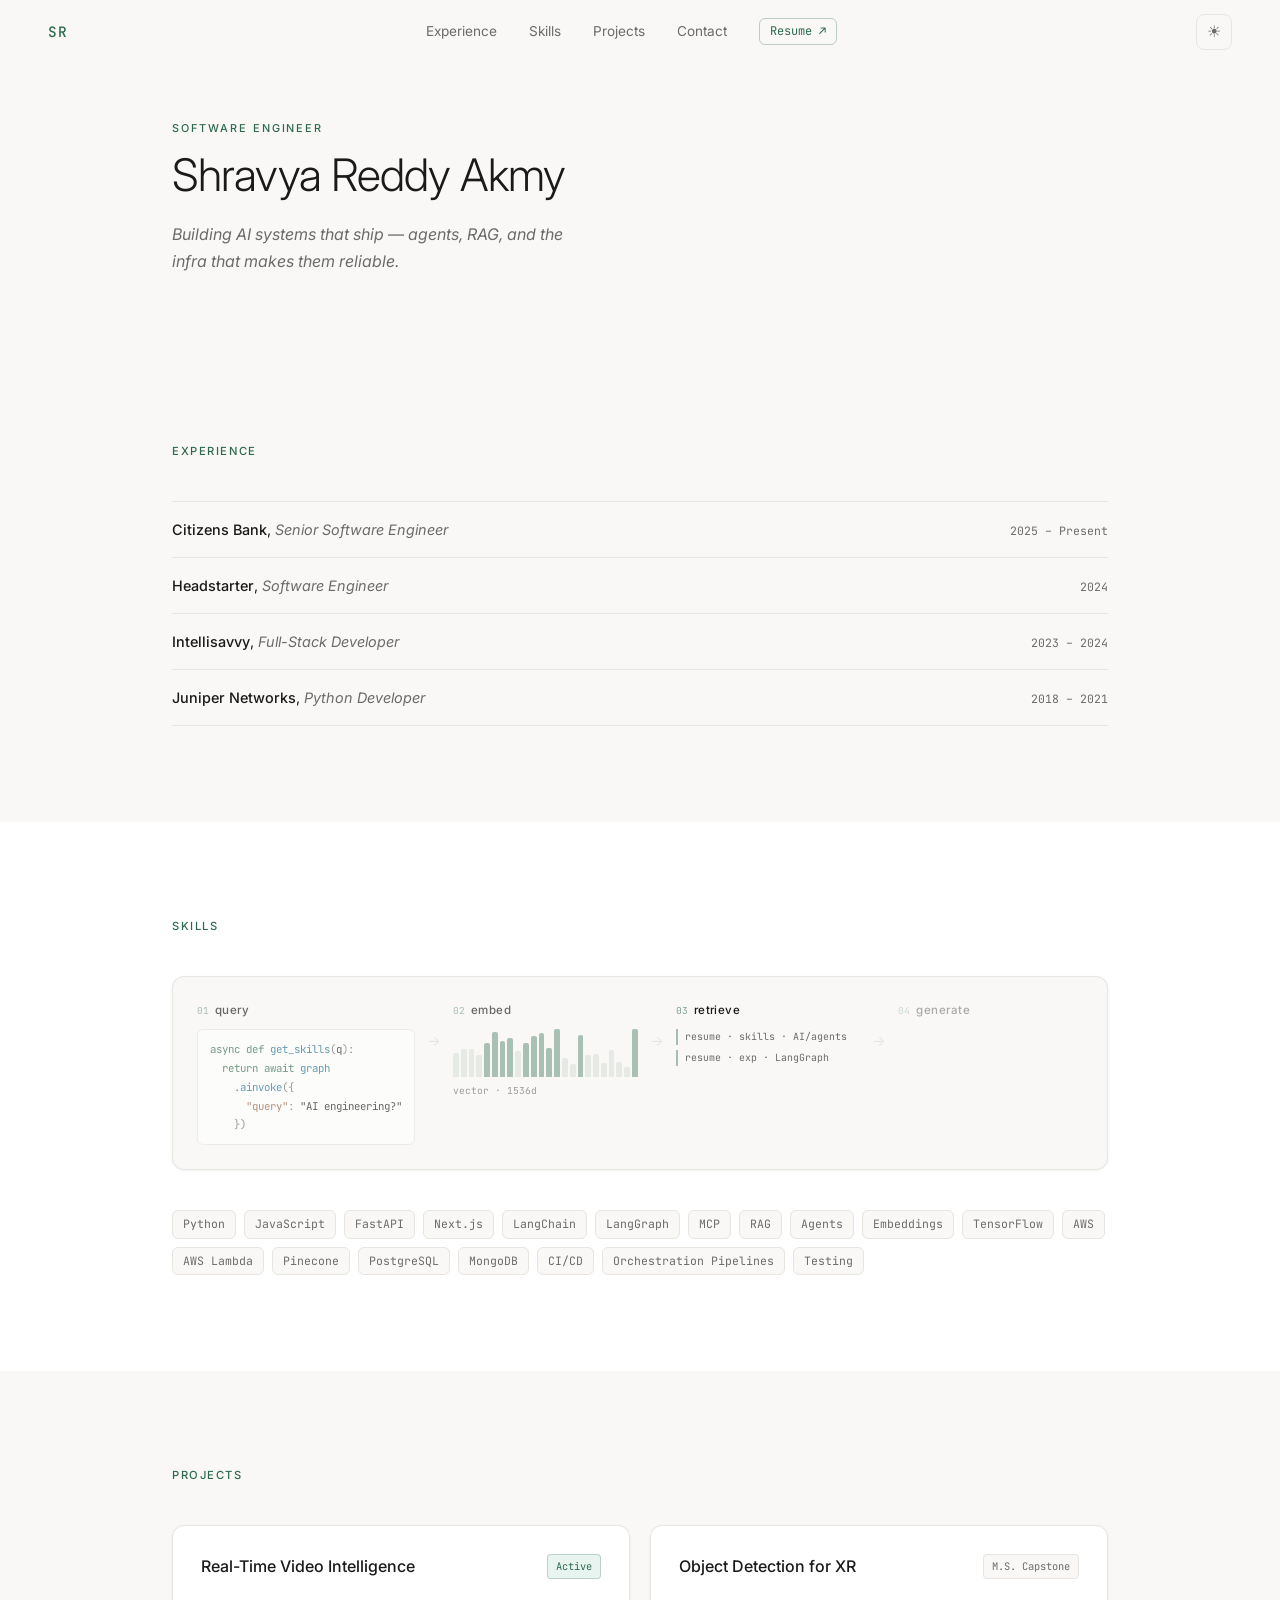
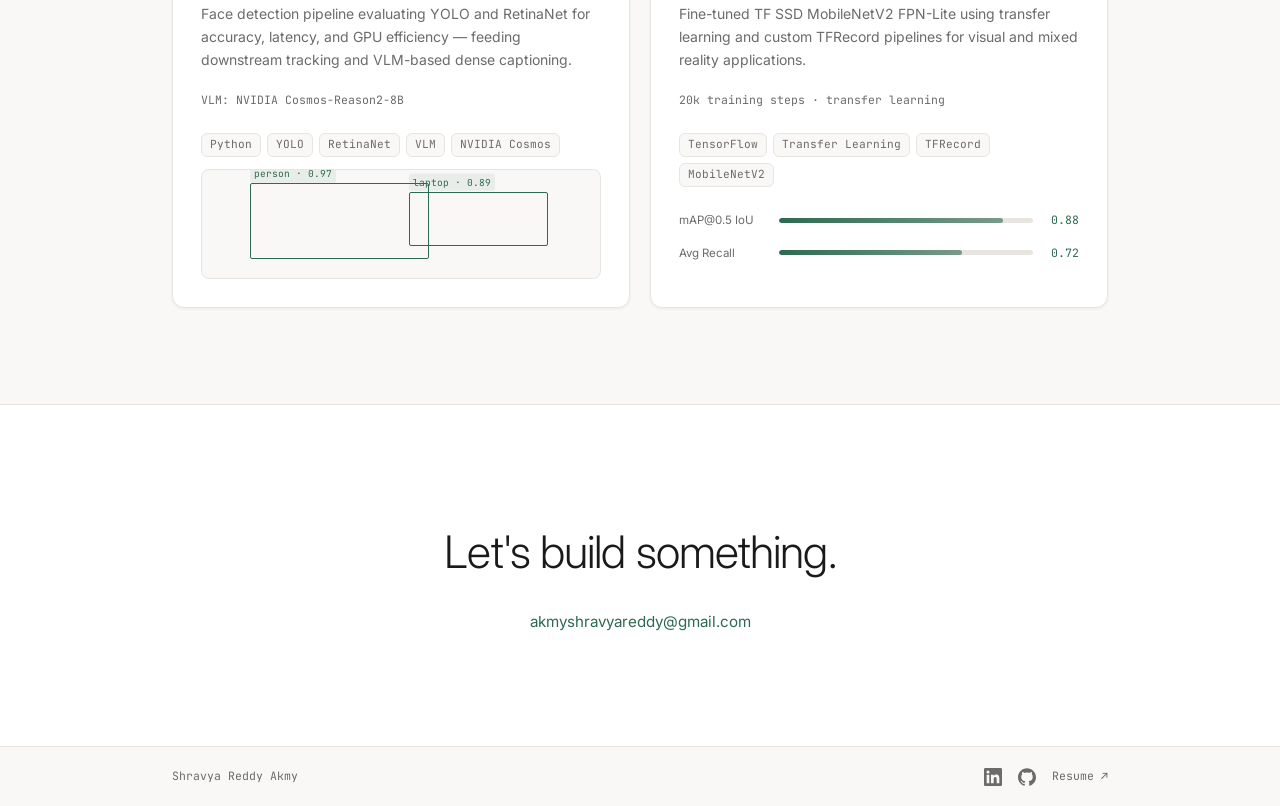
==== commit 340370c7: "adding resume link" ====
--- a/index.html
+++ b/index.html
@@ -247,7 +247,7 @@
             <path d="M12 .297c-6.63 0-12 5.373-12 12 0 5.303 3.438 9.8 8.205 11.385.6.113.82-.258.82-.577 0-.285-.01-1.04-.015-2.04-3.338.724-4.042-1.61-4.042-1.61C4.422 18.07 3.633 17.7 3.633 17.7c-1.087-.744.084-.729.084-.729 1.205.084 1.838 1.236 1.838 1.236 1.07 1.835 2.809 1.305 3.495.998.108-.776.417-1.305.76-1.605-2.665-.3-5.466-1.332-5.466-5.93 0-1.31.465-2.38 1.235-3.22-.135-.303-.54-1.523.105-3.176 0 0 1.005-.322 3.3 1.23.96-.267 1.98-.399 3-.405 1.02.006 2.04.138 3 .405 2.28-1.552 3.285-1.23 3.285-1.23.645 1.653.24 2.873.12 3.176.765.84 1.23 1.91 1.23 3.22 0 4.61-2.805 5.625-5.475 5.92.42.36.81 1.096.81 2.22 0 1.606-.015 2.896-.015 3.286 0 .315.21.69.825.57C20.565 22.092 24 17.592 24 12.297c0-6.627-5.373-12-12-12"/>
           </svg>
         </a>
-        <a href="https://github.com/ShravyaReddyAkmy/my-portfolio/Shravya_Resume.pdf" target="_blank" rel="noopener noreferrer" class="footer-resume">Resume ↗</a>
+        <a href="https://shravyareddy.com/Shravya_Resume.pdf" target="_blank" rel="noopener noreferrer" class="footer-resume">Resume ↗</a>
       </div>
     </div>
   </footer>
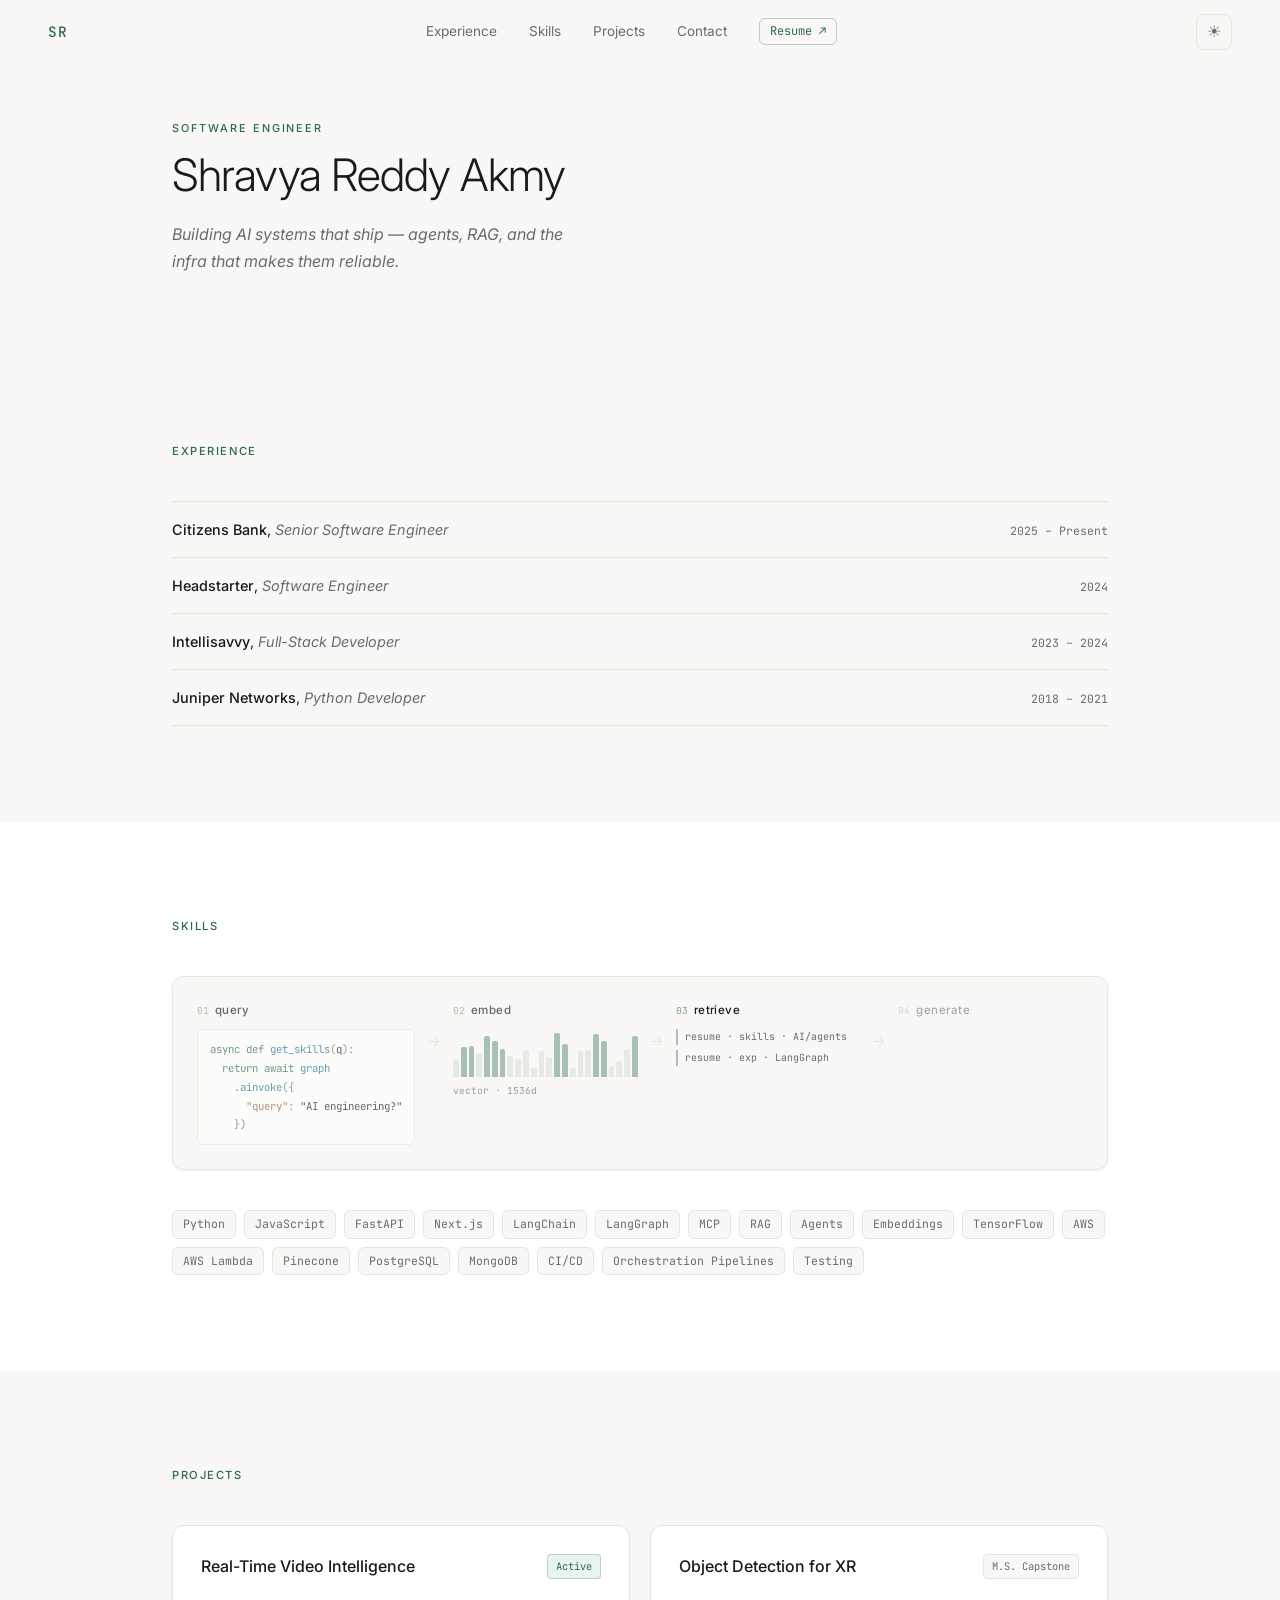
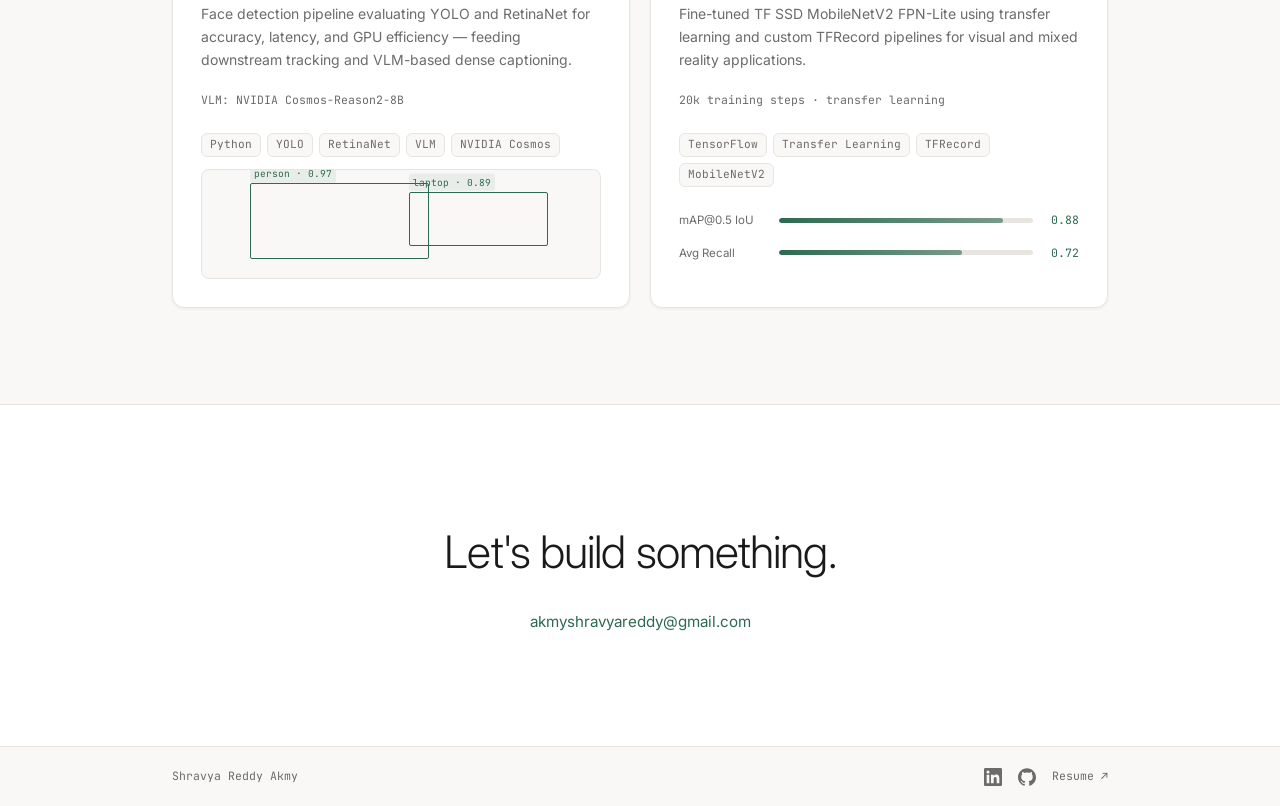
==== commit 7e627e0e: "edited header" ====
--- a/index.html
+++ b/index.html
@@ -3,7 +3,7 @@
 <head>
   <meta charset="UTF-8">
   <meta name="viewport" content="width=device-width, initial-scale=1.0">
-  <meta name="description" content="Shravya Reddy Akmy — Senior Software Engineer building AI infrastructure, RAG pipelines, and agentic systems.">
+  <meta name="description" content="Shravya Reddy Akmy — Software Engineer building AI infrastructure, RAG pipelines, and agentic systems.">
   <title>Shravya Reddy Akmy</title>
   <script>
     (function() {
@@ -29,7 +29,7 @@
       <a href="#skills">Skills</a>
       <a href="#projects">Projects</a>
       <a href="#contact">Contact</a>
-      <a href="resume.pdf" target="_blank" rel="noopener noreferrer" class="nav-resume">Resume ↗</a>
+      <a href="Shravya_Resume.pdf" target="_blank" rel="noopener noreferrer" class="nav-resume">Resume ↗</a>
     </div>
     <button id="theme-toggle" aria-label="Toggle dark mode">
       <span class="theme-icon">☀</span>
